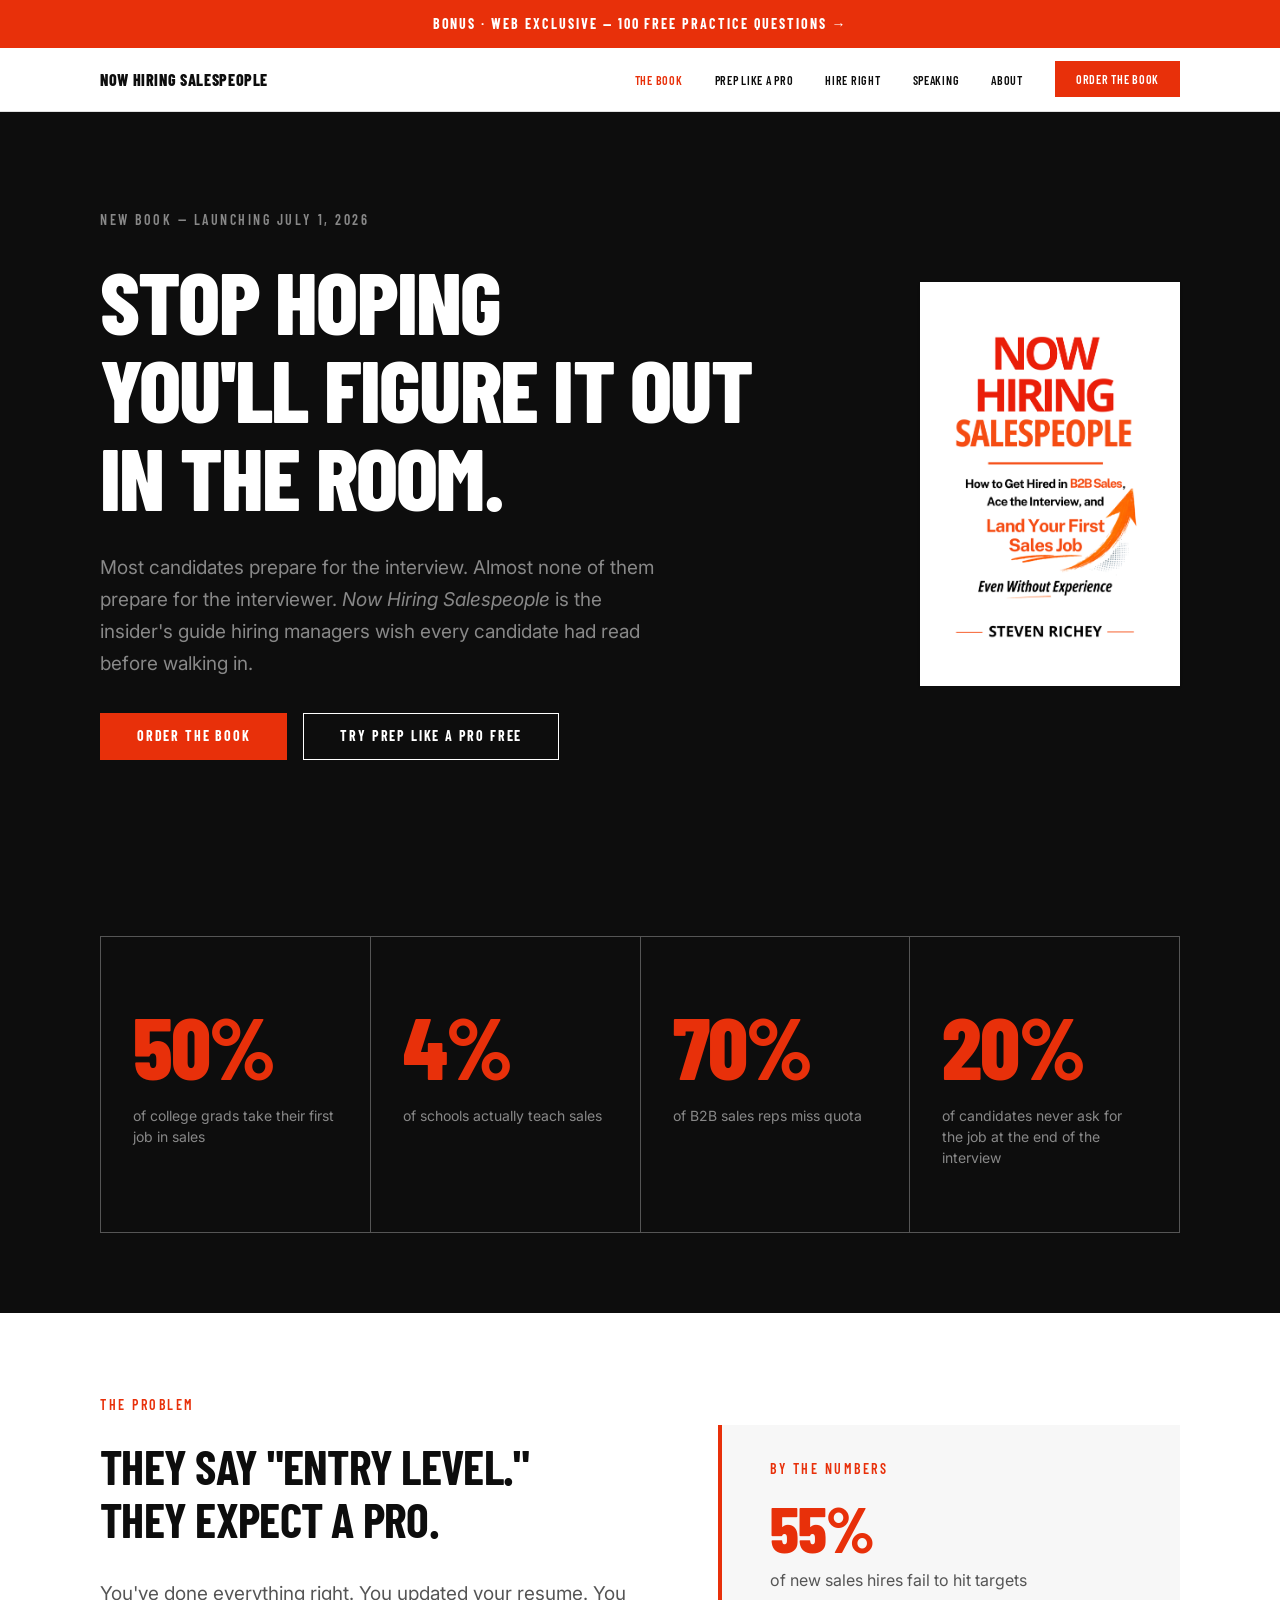
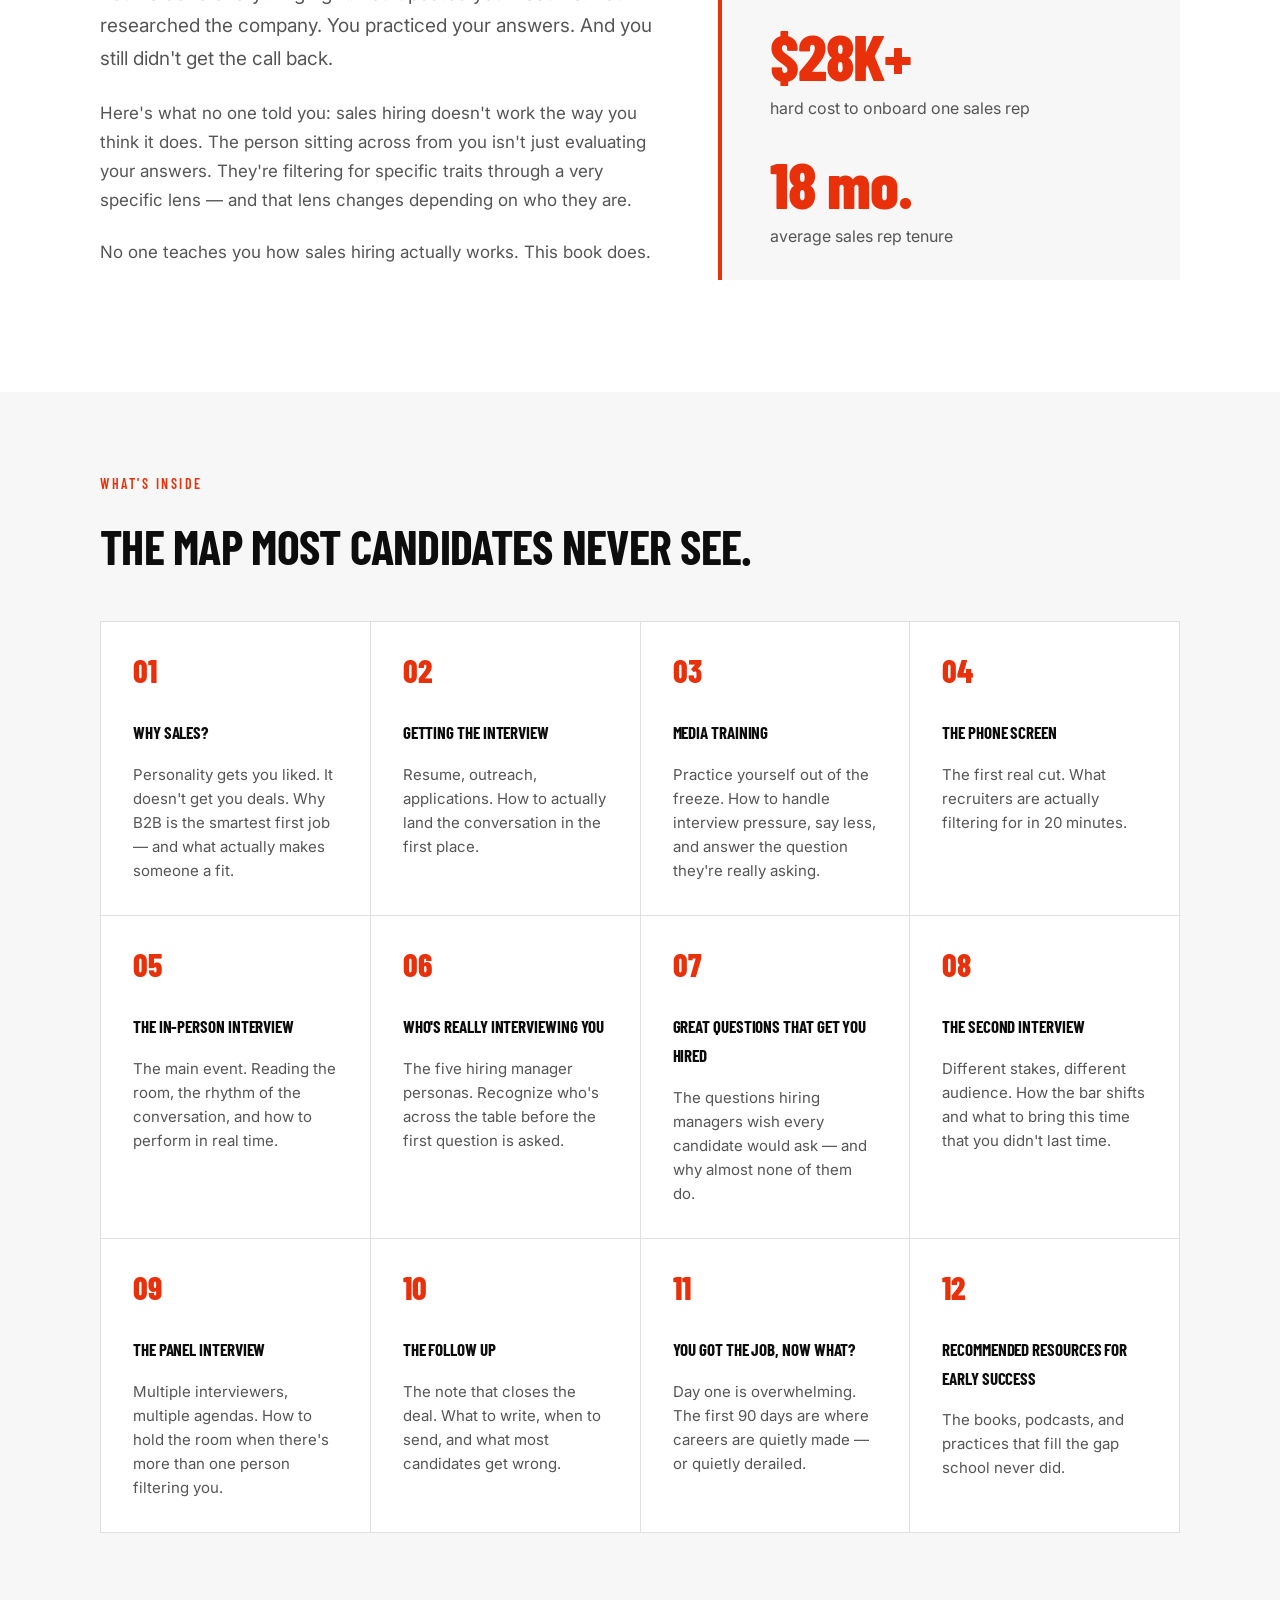
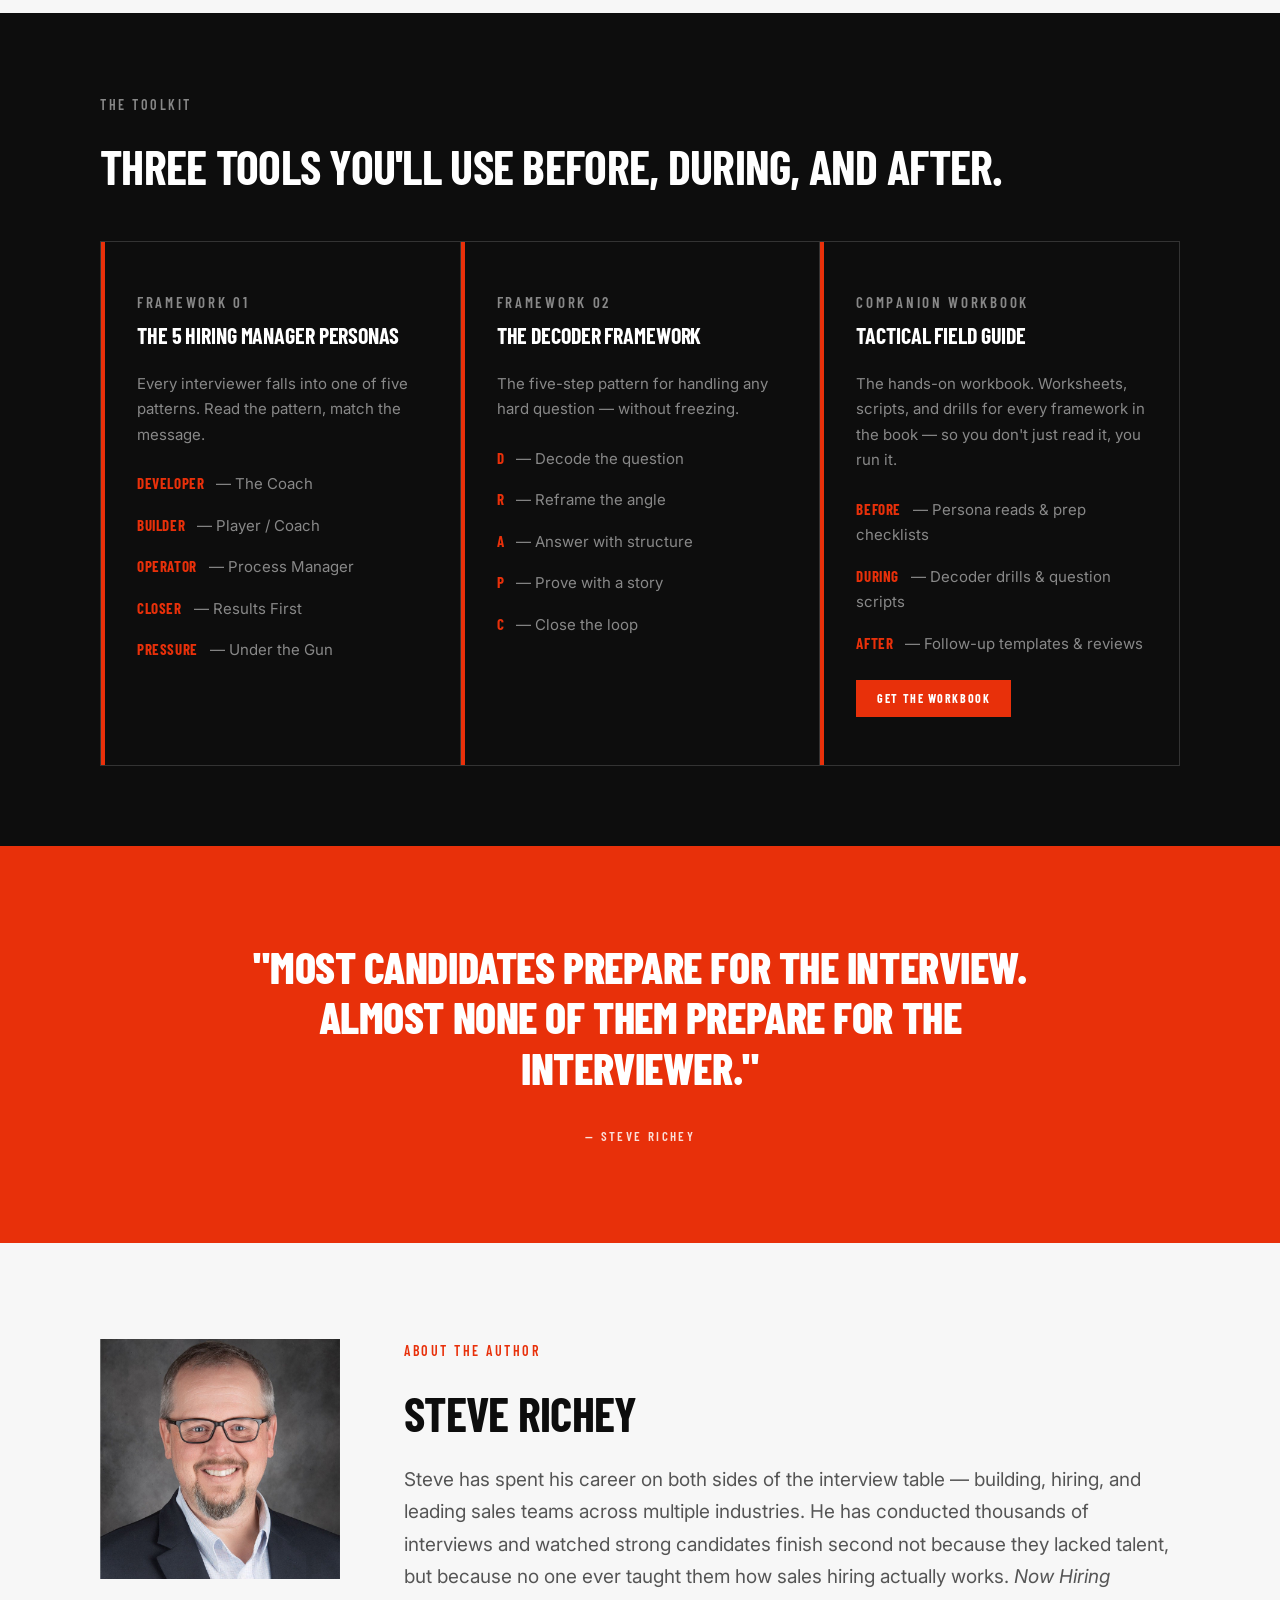
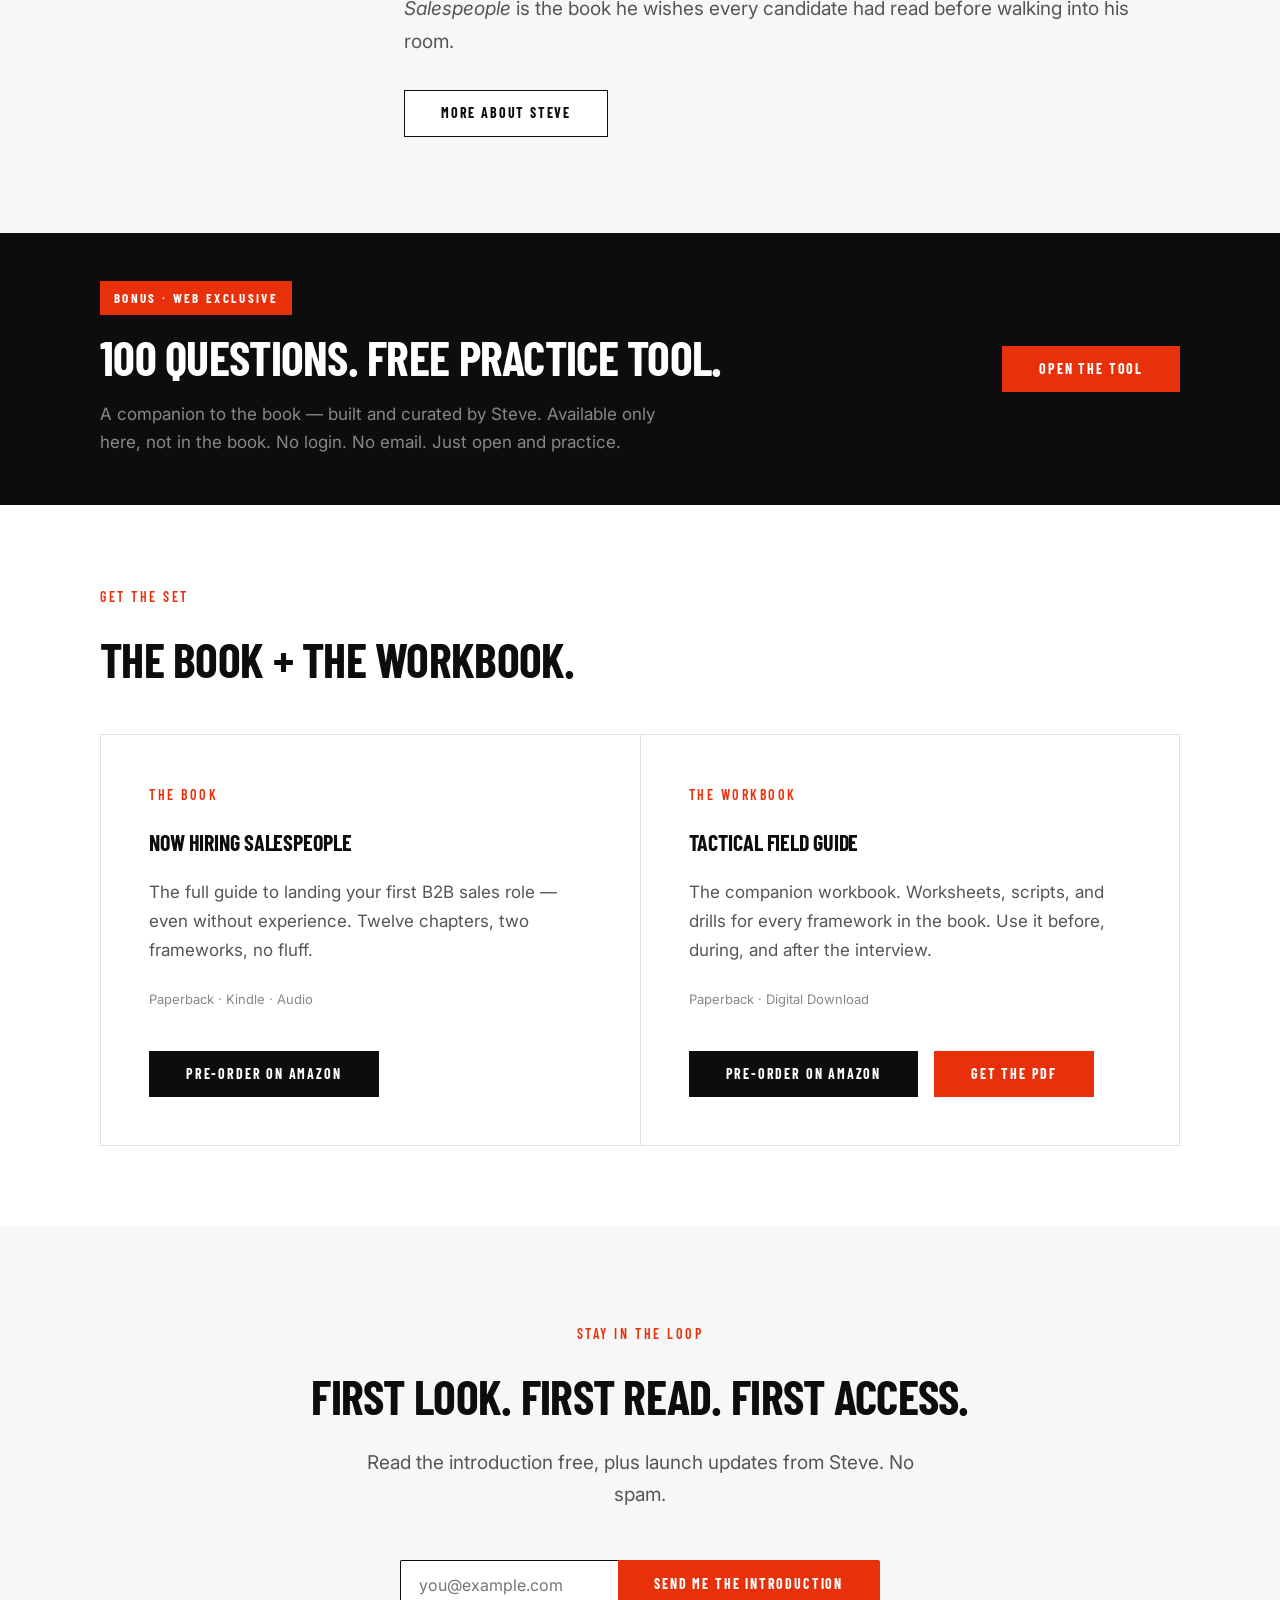
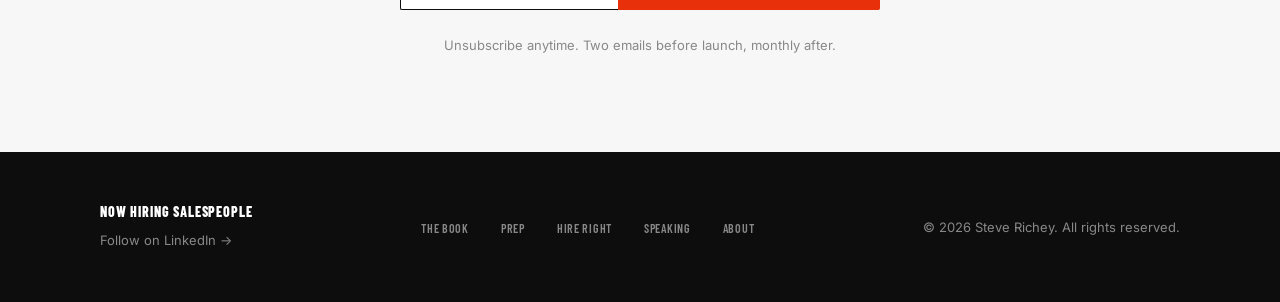
==== index.html @ 1fdfbde0 "Initial commit: Now Hiring Salespeople website" ====
<!DOCTYPE html>
<html lang="en">
<head>
  <meta charset="UTF-8">
  <meta name="viewport" content="width=device-width, initial-scale=1.0">
  <title>Now Hiring Salespeople — How to Get Hired in B2B Sales</title>
  <meta name="description" content="The insider's guide hiring managers wish every candidate had read. By Steve Richey. Launches July 1, 2026.">
  <link rel="preconnect" href="https://fonts.googleapis.com">
  <link rel="preconnect" href="https://fonts.gstatic.com" crossorigin>
  <link href="https://fonts.googleapis.com/css2?family=Barlow+Condensed:wght@400;500;600;700;800&family=Inter:wght@400;500;600;700&display=swap" rel="stylesheet">
  <link rel="stylesheet" href="css/styles.css">
</head>
<body>

  <!-- ========== Top Banner — Bonus Tool ========== -->
  <a href="prep-questions.html" style="display:block;background:#E8300A;color:#fff;text-align:center;padding:12px 24px;font-family:'Barlow Condensed',sans-serif;font-weight:700;font-size:14px;letter-spacing:0.14em;text-transform:uppercase;text-decoration:none;">
    Bonus · Web Exclusive — 100 Free Practice Questions →
  </a>

  <!-- ========== Nav ========== -->
  <nav class="nav" style="position:sticky;top:0;z-index:100;background:#FFFFFF;border-bottom:1px solid #E0E0E0;height:64px;display:flex;align-items:center;padding:0 48px;">
    <div class="nav-inner">
      <a href="index.html" class="nav-brand">Now Hiring Salespeople</a>
      <button class="nav-toggle" aria-expanded="false" aria-label="Toggle navigation">Menu</button>
      <ul class="nav-links">
        <li><a href="index.html">The Book</a></li>
        <li><a href="prep.html">Prep Like a Pro</a></li>
        <li><a href="hire-right.html">Hire Right</a></li>
        <li><a href="speaking.html">Speaking</a></li>
        <li><a href="about.html">About</a></li>
        <li><a href="#order" class="btn btn-cta" style="padding:10px 20px;font-size:12px;">Order the Book</a></li>
      </ul>
    </div>
  </nav>

  <!-- ========== Hero ========== -->
  <section class="hero section-dark">
    <div class="hero-grid">
      <div>
        <p class="eyebrow">New Book — Launching July 1, 2026</p>
        <h1 class="hero-title">Stop Hoping<br>You'll Figure It Out<br>In The Room.</h1>
        <p class="hero-subtitle">Most candidates prepare for the interview. Almost none of them prepare for the interviewer. <em>Now Hiring Salespeople</em> is the insider's guide hiring managers wish every candidate had read before walking in.</p>
        <div class="btn-row">
          <a href="#order" class="btn btn-cta">Order the Book</a>
          <a href="prep.html" class="btn btn-secondary" style="background:transparent;color:#fff;border-color:#fff;">Try Prep Like a Pro Free</a>
        </div>
      </div>
      <div>
        <img src="images/book-cover.png" alt="Now Hiring Salespeople — book cover" class="hero-image" width="320" height="480" style="width:100%;max-width:320px;height:auto;display:block;box-shadow:0 1px 3px rgba(0,0,0,0.08);">
      </div>
    </div>
  </section>

  <!-- ========== Stats ========== -->
  <section class="stats" aria-label="Sales hiring stats">
    <div class="stats-grid">
      <div class="stat">
        <div class="stat-number">50%</div>
        <div class="stat-label">of college grads take their first job in sales</div>
      </div>
      <div class="stat">
        <div class="stat-number">4%</div>
        <div class="stat-label">of schools actually teach sales</div>
      </div>
      <div class="stat">
        <div class="stat-number">70%</div>
        <div class="stat-label">of B2B sales reps miss quota</div>
      </div>
      <div class="stat">
        <div class="stat-number">20%</div>
        <div class="stat-label">of candidates never ask for the job at the end of the interview</div>
      </div>
    </div>
  </section>

  <!-- ========== Problem ========== -->
  <section class="section">
    <div class="section-inner">
      <div class="two-col">
        <div>
          <p class="eyebrow">The Problem</p>
          <h2 class="h2">They Say "Entry Level."<br>They Expect a Pro.</h2>
          <p class="body-large mt-8">You've done everything right. You updated your resume. You researched the company. You practiced your answers. And you still didn't get the call back.</p>
          <p class="body mt-6">Here's what no one told you: sales hiring doesn't work the way you think it does. The person sitting across from you isn't just evaluating your answers. They're filtering for specific traits through a very specific lens — and that lens changes depending on who they are.</p>
          <p class="body mt-6">No one teaches you how sales hiring actually works. This book does.</p>
        </div>
        <div>
          <div class="callout">
            <p class="eyebrow" style="margin-bottom:16px;">By the numbers</p>
            <div style="display:flex;flex-direction:column;gap:32px;">
              <div>
                <div class="stat-number" style="color:#E8300A;font-size:64px;line-height:1;">55%</div>
                <p style="margin-top:8px;font-size:16px;color:#555;line-height:1.5;">of new sales hires fail to hit targets</p>
              </div>
              <div>
                <div class="stat-number" style="color:#E8300A;font-size:64px;line-height:1;">$28K+</div>
                <p style="margin-top:8px;font-size:16px;color:#555;line-height:1.5;">hard cost to onboard one sales rep</p>
              </div>
              <div>
                <div class="stat-number" style="color:#E8300A;font-size:64px;line-height:1;">18 mo.</div>
                <p style="margin-top:8px;font-size:16px;color:#555;line-height:1.5;">average sales rep tenure</p>
              </div>
            </div>
          </div>
        </div>
      </div>
    </div>
  </section>

  <!-- ========== What's Inside (Chapters) ========== -->
  <section class="section section-grey">
    <div class="section-inner">
      <p class="eyebrow">What's Inside</p>
      <h2 class="h2 mb-12">The Map Most Candidates Never See.</h2>
      <div class="grid">
        <div class="grid-tile">
          <div class="grid-tile-number">01</div>
          <div class="grid-tile-title">Why Sales?</div>
          <p class="grid-tile-body">Personality gets you liked. It doesn't get you deals. Why B2B is the smartest first job — and what actually makes someone a fit.</p>
        </div>
        <div class="grid-tile">
          <div class="grid-tile-number">02</div>
          <div class="grid-tile-title">Getting the Interview</div>
          <p class="grid-tile-body">Resume, outreach, applications. How to actually land the conversation in the first place.</p>
        </div>
        <div class="grid-tile">
          <div class="grid-tile-number">03</div>
          <div class="grid-tile-title">Media Training</div>
          <p class="grid-tile-body">Practice yourself out of the freeze. How to handle interview pressure, say less, and answer the question they're really asking.</p>
        </div>
        <div class="grid-tile">
          <div class="grid-tile-number">04</div>
          <div class="grid-tile-title">The Phone Screen</div>
          <p class="grid-tile-body">The first real cut. What recruiters are actually filtering for in 20 minutes.</p>
        </div>
        <div class="grid-tile">
          <div class="grid-tile-number">05</div>
          <div class="grid-tile-title">The In-Person Interview</div>
          <p class="grid-tile-body">The main event. Reading the room, the rhythm of the conversation, and how to perform in real time.</p>
        </div>
        <div class="grid-tile">
          <div class="grid-tile-number">06</div>
          <div class="grid-tile-title">Who's Really Interviewing You</div>
          <p class="grid-tile-body">The five hiring manager personas. Recognize who's across the table before the first question is asked.</p>
        </div>
        <div class="grid-tile">
          <div class="grid-tile-number">07</div>
          <div class="grid-tile-title">Great Questions That Get You Hired</div>
          <p class="grid-tile-body">The questions hiring managers wish every candidate would ask — and why almost none of them do.</p>
        </div>
        <div class="grid-tile">
          <div class="grid-tile-number">08</div>
          <div class="grid-tile-title">The Second Interview</div>
          <p class="grid-tile-body">Different stakes, different audience. How the bar shifts and what to bring this time that you didn't last time.</p>
        </div>
        <div class="grid-tile">
          <div class="grid-tile-number">09</div>
          <div class="grid-tile-title">The Panel Interview</div>
          <p class="grid-tile-body">Multiple interviewers, multiple agendas. How to hold the room when there's more than one person filtering you.</p>
        </div>
        <div class="grid-tile">
          <div class="grid-tile-number">10</div>
          <div class="grid-tile-title">The Follow Up</div>
          <p class="grid-tile-body">The note that closes the deal. What to write, when to send, and what most candidates get wrong.</p>
        </div>
        <div class="grid-tile">
          <div class="grid-tile-number">11</div>
          <div class="grid-tile-title">You Got The Job, Now What?</div>
          <p class="grid-tile-body">Day one is overwhelming. The first 90 days are where careers are quietly made — or quietly derailed.</p>
        </div>
        <div class="grid-tile">
          <div class="grid-tile-number">12</div>
          <div class="grid-tile-title">Recommended Resources for Early Success</div>
          <p class="grid-tile-body">The books, podcasts, and practices that fill the gap school never did.</p>
        </div>
      </div>
    </div>
  </section>

  <!-- ========== The Toolkit ========== -->
  <section class="section section-dark">
    <div class="section-inner">
      <p class="eyebrow">The Toolkit</p>
      <h2 class="h2 mb-12">Three Tools You'll Use Before, During, And After.</h2>
      <div class="framework-grid">
        <div class="framework-card">
          <p class="eyebrow" style="margin-bottom:8px;">Framework 01</p>
          <h3 class="h3">The 5 Hiring Manager Personas</h3>
          <p>Every interviewer falls into one of five patterns. Read the pattern, match the message.</p>
          <ul>
            <li><strong>Developer</strong> — The Coach</li>
            <li><strong>Builder</strong> — Player / Coach</li>
            <li><strong>Operator</strong> — Process Manager</li>
            <li><strong>Closer</strong> — Results First</li>
            <li><strong>Pressure</strong> — Under the Gun</li>
          </ul>
        </div>
        <div class="framework-card">
          <p class="eyebrow" style="margin-bottom:8px;">Framework 02</p>
          <h3 class="h3">The Decoder Framework</h3>
          <p>The five-step pattern for handling any hard question — without freezing.</p>
          <ul>
            <li><strong>D</strong> — Decode the question</li>
            <li><strong>R</strong> — Reframe the angle</li>
            <li><strong>A</strong> — Answer with structure</li>
            <li><strong>P</strong> — Prove with a story</li>
            <li><strong>C</strong> — Close the loop</li>
          </ul>
        </div>
        <div class="framework-card">
          <p class="eyebrow" style="margin-bottom:8px;">Companion Workbook</p>
          <h3 class="h3">Tactical Field Guide</h3>
          <p>The hands-on workbook. Worksheets, scripts, and drills for every framework in the book — so you don't just read it, you run it.</p>
          <ul>
            <li><strong>Before</strong> — Persona reads &amp; prep checklists</li>
            <li><strong>During</strong> — Decoder drills &amp; question scripts</li>
            <li><strong>After</strong> — Follow-up templates &amp; reviews</li>
          </ul>
          <div class="btn-row" style="margin-top:24px;">
            <a href="#order" class="btn btn-cta" style="padding:10px 20px;font-size:12px;">Get the Workbook</a>
          </div>
        </div>
      </div>
    </div>
  </section>

  <!-- ========== Pull Quote ========== -->
  <section class="pull-quote">
    <p class="pull-quote-text">"Most candidates prepare for the interview. Almost none of them prepare for the interviewer."</p>
    <p class="pull-quote-attr">— Steve Richey</p>
  </section>

  <!-- ========== Author ========== -->
  <section class="author">
    <div class="author-grid">
      <img src="images/author.jpg" alt="Steve Richey" class="author-photo">
      <div>
        <p class="eyebrow">About the Author</p>
        <h2 class="h2">Steve Richey</h2>
        <p class="body-large mt-6">Steve has spent his career on both sides of the interview table — building, hiring, and leading sales teams across multiple industries. He has conducted thousands of interviews and watched strong candidates finish second not because they lacked talent, but because no one ever taught them how sales hiring actually works. <em>Now Hiring Salespeople</em> is the book he wishes every candidate had read before walking into his room.</p>
        <div class="btn-row">
          <a href="about.html" class="btn btn-secondary">More About Steve</a>
        </div>
      </div>
    </div>
  </section>

  <!-- ========== Free Bonus Tool Banner ========== -->
  <section class="section-dark" style="padding:48px 48px;">
    <div class="section-inner" style="display:flex;flex-wrap:wrap;align-items:center;justify-content:space-between;gap:32px;">
      <div style="flex:1;min-width:280px;">
        <span style="display:inline-block;background:#E8300A;color:#fff;font-family:'Barlow Condensed',sans-serif;font-weight:700;font-size:13px;padding:6px 14px;letter-spacing:0.18em;text-transform:uppercase;margin-bottom:16px;">Bonus · Web Exclusive</span>
        <h2 class="h2" style="color:#fff;">100 Questions. Free Practice Tool.</h2>
        <p class="body mt-4" style="color:#888;max-width:560px;">A companion to the book — built and curated by Steve. Available only here, not in the book. No login. No email. Just open and practice.</p>
      </div>
      <div>
        <a href="prep-questions.html" class="btn btn-cta">Open the Tool</a>
      </div>
    </div>
  </section>

  <!-- ========== Products ========== -->
  <section class="section" id="order">
    <div class="section-inner">
      <p class="eyebrow">Get the Set</p>
      <h2 class="h2 mb-12">The Book + The Workbook.</h2>
      <div class="products-grid">
        <div class="product-card">
          <p class="eyebrow" style="margin-bottom:0;">The Book</p>
          <h3 class="h3">Now Hiring Salespeople</h3>
          <p class="body">The full guide to landing your first B2B sales role — even without experience. Twelve chapters, two frameworks, no fluff.</p>
          <div class="product-meta">
            <span class="caption">Paperback · Kindle · Audio</span>
          </div>
          <div class="btn-row" style="margin-top:auto;">
            <a href="#" class="btn btn-primary">Pre-Order on Amazon</a>
          </div>
        </div>
        <div class="product-card">
          <p class="eyebrow" style="margin-bottom:0;">The Workbook</p>
          <h3 class="h3">Tactical Field Guide</h3>
          <p class="body">The companion workbook. Worksheets, scripts, and drills for every framework in the book. Use it before, during, and after the interview.</p>
          <div class="product-meta">
            <span class="caption">Paperback · Digital Download</span>
          </div>
          <div class="btn-row" style="margin-top:auto;">
            <a href="#" class="btn btn-primary">Pre-Order on Amazon</a>
            <a href="#" class="btn btn-cta">Get the PDF</a>
          </div>
        </div>
      </div>
    </div>
  </section>

  <!-- ========== Email Capture ========== -->
  <section class="cta-section section-grey">
    <div class="section-inner">
      <p class="eyebrow">Stay in the loop</p>
      <h2 class="h2">First Look. First Read. First Access.</h2>
      <p class="body-large mt-6" style="max-width:560px;margin-left:auto;margin-right:auto;">Read the introduction free, plus launch updates from Steve. No spam.</p>
      <form class="cta-form" data-formspree action="https://formspree.io/f/xeenjqaj" method="POST">
        <input type="email" name="email" placeholder="you@example.com" required aria-label="Email address">
        <input type="hidden" name="_subject" value="New newsletter signup — Now Hiring Salespeople">
        <input type="hidden" name="source" value="homepage-cta">
        <button type="submit" class="btn btn-cta">Send Me the Introduction</button>
      </form>
      <p class="cta-note">Unsubscribe anytime. Two emails before launch, monthly after.</p>
      <div class="form-success" data-success="Thanks — check your inbox for the introduction.">Thanks — check your inbox for the introduction.</div>
    </div>
  </section>

  <!-- ========== Footer ========== -->
  <footer class="footer">
    <div class="footer-inner">
      <div>
        <div class="footer-brand">Now Hiring Salespeople</div>
        <a href="https://www.linkedin.com/company/nowhiringsalespeople/" target="_blank" rel="noopener noreferrer" style="display:inline-block;margin-top:6px;font-family:'Inter',sans-serif;font-size:13px;color:#888;text-decoration:none;">Follow on LinkedIn →</a>
      </div>
      <ul class="footer-links">
        <li><a href="index.html">The Book</a></li>
        <li><a href="prep.html">Prep</a></li>
        <li><a href="hire-right.html">Hire Right</a></li>
        <li><a href="speaking.html">Speaking</a></li>
        <li><a href="about.html">About</a></li>
      </ul>
      <div class="footer-copy">© 2026 Steve Richey. All rights reserved.</div>
    </div>
  </footer>

  <script src="js/site.js"></script>
</body>
</html>
---- css/styles.css ----
/* ==========================================================================
   Now Hiring Salespeople — Design System
   ========================================================================== */

/* ---------- Tokens ---------- */
:root {
  --color-black: #0D0D0D;
  --color-white: #FFFFFF;
  --color-orange: #E8300A;
  --color-orange-dark: #C42800;
  --color-grey-100: #F7F7F7;
  --color-grey-200: #EEEEEE;
  --color-grey-300: #E0E0E0;
  --color-grey-500: #888888;
  --color-grey-600: #555555;

  --font-display: 'Barlow Condensed', sans-serif;
  --font-body: 'Inter', sans-serif;

  --space-4: 16px;
  --space-6: 24px;
  --space-8: 32px;
  --space-12: 48px;
  --space-16: 64px;
  --space-20: 80px;
  --space-24: 96px;

  --max-width: 1080px;
  --section-pad-y: 80px;
  --section-pad-x: 48px;

  --border: 1px solid var(--color-grey-300);
  --border-accent: 4px solid var(--color-orange);
  --shadow-sm: 0 1px 3px rgba(0, 0, 0, 0.08);
}

/* ---------- Reset ---------- */
*,
*::before,
*::after {
  box-sizing: border-box;
  margin: 0;
  padding: 0;
}

html {
  -webkit-text-size-adjust: 100%;
  scroll-behavior: smooth;
}

body {
  font-family: var(--font-body);
  font-weight: 400;
  font-size: 17px;
  line-height: 1.7;
  color: var(--color-grey-600);
  background: var(--color-white);
  -webkit-font-smoothing: antialiased;
  -moz-osx-font-smoothing: grayscale;
}

img {
  max-width: 100%;
  height: auto;
  display: block;
}

a {
  color: var(--color-black);
  text-decoration: none;
}

a:hover {
  color: var(--color-orange);
}

/* ---------- Typography ---------- */
h1, h2, h3, h4, h5, h6 {
  font-family: var(--font-display);
  color: var(--color-black);
  text-transform: uppercase;
  letter-spacing: -0.02em;
  line-height: 1.05;
}

.hero-title {
  font-family: var(--font-display);
  font-weight: 800;
  font-size: clamp(48px, 7vw, 88px);
  text-transform: uppercase;
  letter-spacing: -0.02em;
  line-height: 1.0;
  color: var(--color-black);
}

.h1 {
  font-family: var(--font-display);
  font-weight: 800;
  font-size: clamp(40px, 5vw, 64px);
  text-transform: uppercase;
  letter-spacing: -0.02em;
  line-height: 1.05;
  color: var(--color-black);
}

.h2 {
  font-family: var(--font-display);
  font-weight: 700;
  font-size: clamp(32px, 4vw, 48px);
  text-transform: uppercase;
  letter-spacing: -0.015em;
  line-height: 1.1;
  color: var(--color-black);
}

.h3 {
  font-family: var(--font-display);
  font-weight: 700;
  font-size: 22px;
  text-transform: uppercase;
  letter-spacing: -0.005em;
  color: var(--color-black);
}

.eyebrow {
  font-family: var(--font-display);
  font-weight: 600;
  font-size: 14px;
  letter-spacing: 0.18em;
  text-transform: uppercase;
  color: var(--color-orange);
  margin-bottom: var(--space-6);
}

.body-large {
  font-family: var(--font-body);
  font-weight: 400;
  font-size: 19px;
  line-height: 1.7;
  color: var(--color-grey-600);
}

.body {
  font-family: var(--font-body);
  font-weight: 400;
  font-size: 17px;
  line-height: 1.7;
  color: var(--color-grey-600);
}

.caption {
  font-family: var(--font-body);
  font-size: 13px;
  color: var(--color-grey-500);
}

.muted {
  color: var(--color-grey-500);
}

p + p {
  margin-top: var(--space-4);
}

/* ---------- Layout ---------- */
.container {
  max-width: var(--max-width);
  margin: 0 auto;
  padding: 0 var(--section-pad-x);
}

.section {
  padding: var(--section-pad-y) var(--section-pad-x);
}

.section-lg {
  padding: var(--space-24) var(--section-pad-x);
}

.section-inner {
  max-width: var(--max-width);
  margin: 0 auto;
}

.section-dark {
  background: var(--color-black);
  color: var(--color-white);
}

.section-dark h1,
.section-dark h2,
.section-dark h3,
.section-dark .h1,
.section-dark .h2,
.section-dark .h3,
.section-dark .hero-title {
  color: var(--color-white);
}

.section-dark .body,
.section-dark .body-large,
.section-dark p {
  color: var(--color-grey-500);
}

.section-grey {
  background: var(--color-grey-100);
}

/* ---------- Navigation ---------- */
.nav {
  position: sticky;
  top: 0;
  z-index: 100;
  background: var(--color-white);
  border-bottom: 1px solid var(--color-grey-300);
  height: 64px;
  display: flex;
  align-items: center;
  padding: 0 var(--section-pad-x);
}

.nav-inner {
  max-width: var(--max-width);
  margin: 0 auto;
  width: 100%;
  display: flex;
  align-items: center;
  justify-content: space-between;
  gap: var(--space-8);
}

.nav-brand {
  font-family: var(--font-display);
  font-weight: 800;
  font-size: 16px;
  text-transform: uppercase;
  letter-spacing: 0.04em;
  color: var(--color-black);
}

.nav-brand:hover {
  color: var(--color-black);
}

.nav-links {
  display: flex;
  align-items: center;
  gap: var(--space-8);
  list-style: none;
}

.nav-links a {
  font-family: var(--font-display);
  font-weight: 600;
  font-size: 12px;
  letter-spacing: 0.06em;
  text-transform: uppercase;
  color: var(--color-black);
}

.nav-links a:hover,
.nav-links a.is-active {
  color: var(--color-orange);
}

/* Buttons in the nav must keep their own button color, not the nav-link override */
.nav-links a.btn-cta {
  color: var(--color-white);
}
.nav-links a.btn-cta:hover {
  color: var(--color-white);
  background: var(--color-orange-dark);
  border-color: var(--color-orange-dark);
}

.nav-toggle {
  display: none;
  background: none;
  border: 0;
  font-family: var(--font-display);
  font-weight: 700;
  font-size: 13px;
  letter-spacing: 0.1em;
  text-transform: uppercase;
  color: var(--color-black);
  cursor: pointer;
  padding: 8px 12px;
}

/* ---------- Buttons ---------- */
.btn {
  display: inline-block;
  font-family: var(--font-display);
  font-weight: 700;
  font-size: 14px;
  letter-spacing: 0.13em;
  text-transform: uppercase;
  padding: 14px 36px;
  border: 1px solid transparent;
  border-radius: 0;
  cursor: pointer;
  transition: background-color 0.15s ease, color 0.15s ease, border-color 0.15s ease;
  text-decoration: none;
  line-height: 1.2;
}

.btn-primary {
  background: var(--color-black);
  color: var(--color-white);
  border-color: var(--color-black);
}

.btn-primary:hover {
  background: #333;
  border-color: #333;
  color: var(--color-white);
}

.btn-secondary {
  background: var(--color-white);
  color: var(--color-black);
  border-color: var(--color-black);
}

.btn-secondary:hover {
  background: var(--color-grey-100);
  color: var(--color-black);
}

.btn-cta {
  background: var(--color-orange);
  color: var(--color-white);
  border-color: var(--color-orange);
}

.btn-cta:hover {
  background: var(--color-orange-dark);
  border-color: var(--color-orange-dark);
  color: var(--color-white);
}

.btn-ghost {
  background: transparent;
  color: var(--color-black);
  border-color: transparent;
  padding: 14px 0;
}

.btn-ghost:hover {
  color: var(--color-orange);
}

.btn-row {
  display: flex;
  flex-wrap: wrap;
  gap: var(--space-4);
  margin-top: var(--space-8);
}

/* ---------- Hero ---------- */
.hero {
  padding: var(--space-24) var(--section-pad-x);
}

.hero-grid {
  max-width: var(--max-width);
  margin: 0 auto;
  display: grid;
  grid-template-columns: 1fr 260px;
  gap: var(--space-16);
  align-items: center;
}

.hero-subtitle {
  font-family: var(--font-body);
  font-size: 19px;
  line-height: 1.7;
  color: var(--color-grey-600);
  margin-top: var(--space-8);
  max-width: 560px;
}

.section-dark .hero-subtitle {
  color: var(--color-grey-500);
}

.hero-image {
  width: 100%;
  display: block;
  box-shadow: var(--shadow-sm);
}

/* ---------- Stats ---------- */
.stats {
  background: var(--color-black);
  color: var(--color-white);
  padding: var(--space-20) var(--section-pad-x);
}

.stats-grid {
  max-width: var(--max-width);
  margin: 0 auto;
  display: grid;
  grid-template-columns: repeat(4, 1fr);
  background: #555;
  gap: 1px;
  border: 1px solid #555;
}

.stat {
  background: var(--color-black);
  padding: var(--space-16) var(--space-8);
  text-align: left;
}

.stat-number {
  font-family: var(--font-display);
  font-weight: 800;
  font-size: clamp(56px, 7vw, 88px);
  line-height: 1;
  color: var(--color-orange);
  letter-spacing: -0.02em;
}

.stat-label {
  font-family: var(--font-body);
  font-size: 14px;
  color: var(--color-grey-500);
  margin-top: var(--space-4);
  line-height: 1.5;
}

/* ---------- Card grid (chapters / personas) ---------- */
.grid {
  display: grid;
  grid-template-columns: repeat(auto-fill, minmax(220px, 1fr));
  gap: 1px;
  background: var(--color-grey-300);
  border: 1px solid var(--color-grey-300);
}

.section-dark .grid {
  background: #333;
  border-color: #333;
}

.grid-tile {
  background: var(--color-white);
  padding: var(--space-8);
  display: flex;
  flex-direction: column;
  gap: var(--space-4);
  min-height: 200px;
}

.section-dark .grid-tile {
  background: var(--color-black);
}

.grid-tile-number {
  font-family: var(--font-display);
  font-weight: 800;
  font-size: 32px;
  color: var(--color-orange);
  line-height: 1;
}

.grid-tile-title {
  font-family: var(--font-display);
  font-weight: 700;
  font-size: 17px;
  text-transform: uppercase;
  letter-spacing: -0.005em;
  color: var(--color-black);
  margin-top: var(--space-4);
}

.section-dark .grid-tile-title {
  color: var(--color-white);
}

.grid-tile-body {
  font-family: var(--font-body);
  font-size: 15px;
  color: var(--color-grey-600);
  line-height: 1.6;
}

.section-dark .grid-tile-body {
  color: var(--color-grey-500);
}

/* ---------- Three-column framework cards ---------- */
.framework-grid {
  display: grid;
  grid-template-columns: repeat(3, 1fr);
  gap: 1px;
  background: #333;
  border: 1px solid #333;
}

.framework-card {
  background: var(--color-black);
  padding: var(--space-12) var(--space-8);
  border-left: var(--border-accent);
}

.framework-card .h3 {
  color: var(--color-white);
  margin-bottom: var(--space-6);
}

.framework-card p {
  color: var(--color-grey-500);
  font-size: 15px;
}

.framework-card ol,
.framework-card ul {
  list-style: none;
  margin-top: var(--space-6);
  display: flex;
  flex-direction: column;
  gap: var(--space-4);
}

.framework-card li {
  font-family: var(--font-body);
  font-size: 15px;
  color: var(--color-grey-500);
  padding-left: 0;
}

.framework-card li strong {
  font-family: var(--font-display);
  font-weight: 700;
  color: var(--color-orange);
  letter-spacing: 0.04em;
  margin-right: 8px;
  text-transform: uppercase;
}

/* ---------- Callout / problem block ---------- */
.callout {
  border-left: var(--border-accent);
  background: var(--color-grey-100);
  padding: var(--space-8) var(--space-12);
  margin: var(--space-8) 0;
}

.callout-dark {
  border-left: var(--border-accent);
  background: var(--color-black);
  color: var(--color-white);
  padding: var(--space-8) var(--space-12);
}

/* ---------- Two-column layouts ---------- */
.two-col {
  display: grid;
  grid-template-columns: 1.2fr 1fr;
  gap: var(--space-16);
  align-items: start;
}

.two-col-50 {
  display: grid;
  grid-template-columns: 1fr 1fr;
  gap: var(--space-16);
  align-items: start;
}

.two-col-image {
  display: grid;
  grid-template-columns: 280px 1fr;
  gap: var(--space-16);
  align-items: center;
}

/* ---------- Pull quote (orange) ---------- */
.pull-quote {
  background: var(--color-orange);
  color: var(--color-white);
  padding: var(--space-24) var(--section-pad-x);
  text-align: center;
}

.pull-quote-text {
  font-family: var(--font-display);
  font-weight: 800;
  font-size: clamp(28px, 3.5vw, 44px);
  text-transform: uppercase;
  letter-spacing: -0.01em;
  line-height: 1.15;
  max-width: 880px;
  margin: 0 auto;
}

.pull-quote-attr {
  font-family: var(--font-display);
  font-weight: 600;
  font-size: 13px;
  letter-spacing: 0.18em;
  text-transform: uppercase;
  margin-top: var(--space-8);
  color: var(--color-white);
  opacity: 0.85;
}

/* ---------- Author section ---------- */
.author {
  background: var(--color-grey-100);
  padding: var(--space-24) var(--section-pad-x);
}

.author-grid {
  max-width: var(--max-width);
  margin: 0 auto;
  display: grid;
  grid-template-columns: 240px 1fr;
  gap: var(--space-16);
  align-items: start;
}

.author-photo {
  width: 240px;
  height: 240px;
  background: var(--color-grey-300);
  object-fit: cover;
  display: block;
}

.about-hero-photo {
  width: 320px;
  height: 320px;
  max-width: 100%;
  background: var(--color-grey-300);
  object-fit: cover;
  display: block;
  box-shadow: var(--shadow-sm);
}

/* ---------- Products section ---------- */
.products-grid {
  display: grid;
  grid-template-columns: 1fr 1fr;
  gap: 1px;
  background: var(--color-grey-300);
  border: 1px solid var(--color-grey-300);
}

.product-card {
  background: var(--color-white);
  padding: var(--space-12);
  display: flex;
  flex-direction: column;
  gap: var(--space-6);
}

.product-meta {
  display: flex;
  align-items: center;
  gap: var(--space-4);
  margin-bottom: var(--space-4);
}

.product-price {
  font-family: var(--font-display);
  font-weight: 800;
  font-size: 28px;
  color: var(--color-black);
}

.bundle-banner {
  background: var(--color-black);
  color: var(--color-white);
  padding: var(--space-8) var(--space-12);
  margin-top: 1px;
  display: flex;
  align-items: center;
  justify-content: space-between;
  gap: var(--space-8);
  flex-wrap: wrap;
}

.bundle-banner .h3 {
  color: var(--color-white);
}

/* ---------- Email capture ---------- */
.cta-section {
  padding: var(--space-24) var(--section-pad-x);
  text-align: center;
}

.cta-form {
  display: flex;
  gap: 0;
  max-width: 480px;
  margin: var(--space-12) auto 0;
}

.cta-form input[type="email"] {
  flex: 1;
  font-family: var(--font-body);
  font-size: 16px;
  padding: 14px 18px;
  border: 1px solid var(--color-black);
  border-right: none;
  border-radius: 2px 0 0 2px;
  background: var(--color-white);
  color: var(--color-black);
  outline: none;
  min-width: 0;
}

.cta-form input[type="email"]:focus {
  border-color: var(--color-orange);
}

.cta-form button {
  border-radius: 0 2px 2px 0;
  white-space: nowrap;
  border-left: none;
}

.cta-note {
  font-size: 13px;
  color: var(--color-grey-500);
  margin-top: var(--space-6);
}

.form-success {
  display: none;
  margin-top: var(--space-8);
  padding: var(--space-6);
  border-left: var(--border-accent);
  background: var(--color-grey-100);
  color: var(--color-black);
  font-family: var(--font-display);
  font-weight: 600;
  text-transform: uppercase;
  letter-spacing: 0.04em;
}

.form-success.is-visible {
  display: block;
}

/* ---------- Form (long) for speaking / hire-right ---------- */
.form-stack {
  display: flex;
  flex-direction: column;
  gap: var(--space-6);
  max-width: 540px;
}

.form-field label {
  display: block;
  font-family: var(--font-display);
  font-weight: 600;
  font-size: 12px;
  letter-spacing: 0.14em;
  text-transform: uppercase;
  color: var(--color-black);
  margin-bottom: 6px;
}

.form-field input,
.form-field textarea,
.form-field select {
  width: 100%;
  font-family: var(--font-body);
  font-size: 16px;
  padding: 12px 14px;
  border: 1px solid var(--color-grey-300);
  border-radius: 2px;
  background: var(--color-white);
  color: var(--color-black);
  outline: none;
}

.form-field input:focus,
.form-field textarea:focus,
.form-field select:focus {
  border-color: var(--color-black);
}

.form-field textarea {
  min-height: 120px;
  resize: vertical;
}

/* ---------- Footer ---------- */
.footer {
  background: var(--color-black);
  color: var(--color-grey-500);
  padding: var(--space-12) var(--section-pad-x);
}

.footer-inner {
  max-width: var(--max-width);
  margin: 0 auto;
  display: flex;
  align-items: center;
  justify-content: space-between;
  gap: var(--space-8);
  flex-wrap: wrap;
}

.footer-brand {
  font-family: var(--font-display);
  font-weight: 800;
  font-size: 14px;
  letter-spacing: 0.06em;
  text-transform: uppercase;
  color: var(--color-white);
}

.footer-links {
  display: flex;
  gap: var(--space-8);
  list-style: none;
}

.footer-links a {
  font-family: var(--font-display);
  font-weight: 600;
  font-size: 12px;
  letter-spacing: 0.06em;
  text-transform: uppercase;
  color: var(--color-grey-500);
}

.footer-links a:hover {
  color: var(--color-orange);
}

.footer-copy {
  font-size: 13px;
  color: var(--color-grey-500);
}

/* ---------- Utilities ---------- */
.mt-4 { margin-top: var(--space-4); }
.mt-6 { margin-top: var(--space-6); }
.mt-8 { margin-top: var(--space-8); }
.mt-12 { margin-top: var(--space-12); }
.mt-16 { margin-top: var(--space-16); }
.mb-4 { margin-bottom: var(--space-4); }
.mb-6 { margin-bottom: var(--space-6); }
.mb-8 { margin-bottom: var(--space-8); }
.mb-12 { margin-bottom: var(--space-12); }

.text-center { text-align: center; }

/* ---------- Responsive ---------- */
@media (max-width: 880px) {
  :root {
    --section-pad-x: 24px;
    --section-pad-y: 56px;
  }

  .hero-grid,
  .two-col,
  .two-col-50,
  .two-col-image,
  .author-grid {
    grid-template-columns: 1fr;
    gap: var(--space-8);
  }

  .author-photo,
  .about-hero-photo {
    width: 180px;
    height: 180px;
  }

  .hero-image {
    max-width: 220px;
  }

  .stats-grid {
    grid-template-columns: repeat(2, 1fr);
  }

  .framework-grid {
    grid-template-columns: 1fr;
  }

  .products-grid {
    grid-template-columns: 1fr;
  }

  .nav-links {
    display: none;
    position: absolute;
    top: 64px;
    left: 0;
    right: 0;
    background: var(--color-white);
    border-bottom: 1px solid var(--color-grey-300);
    flex-direction: column;
    align-items: stretch;
    padding: var(--space-6) var(--section-pad-x);
    gap: var(--space-6);
  }

  .nav-links.is-open {
    display: flex;
  }

  .nav-toggle {
    display: inline-block;
  }

  .pull-quote-text {
    font-size: 28px;
  }

  .cta-form {
    flex-direction: column;
  }

  .cta-form input[type="email"] {
    border-right: 1px solid var(--color-black);
    border-radius: 2px;
  }

  .cta-form button {
    border-radius: 2px;
    border-left: 1px solid var(--color-orange);
  }
}

@media (max-width: 520px) {
  .stats-grid {
    grid-template-columns: 1fr;
  }
}
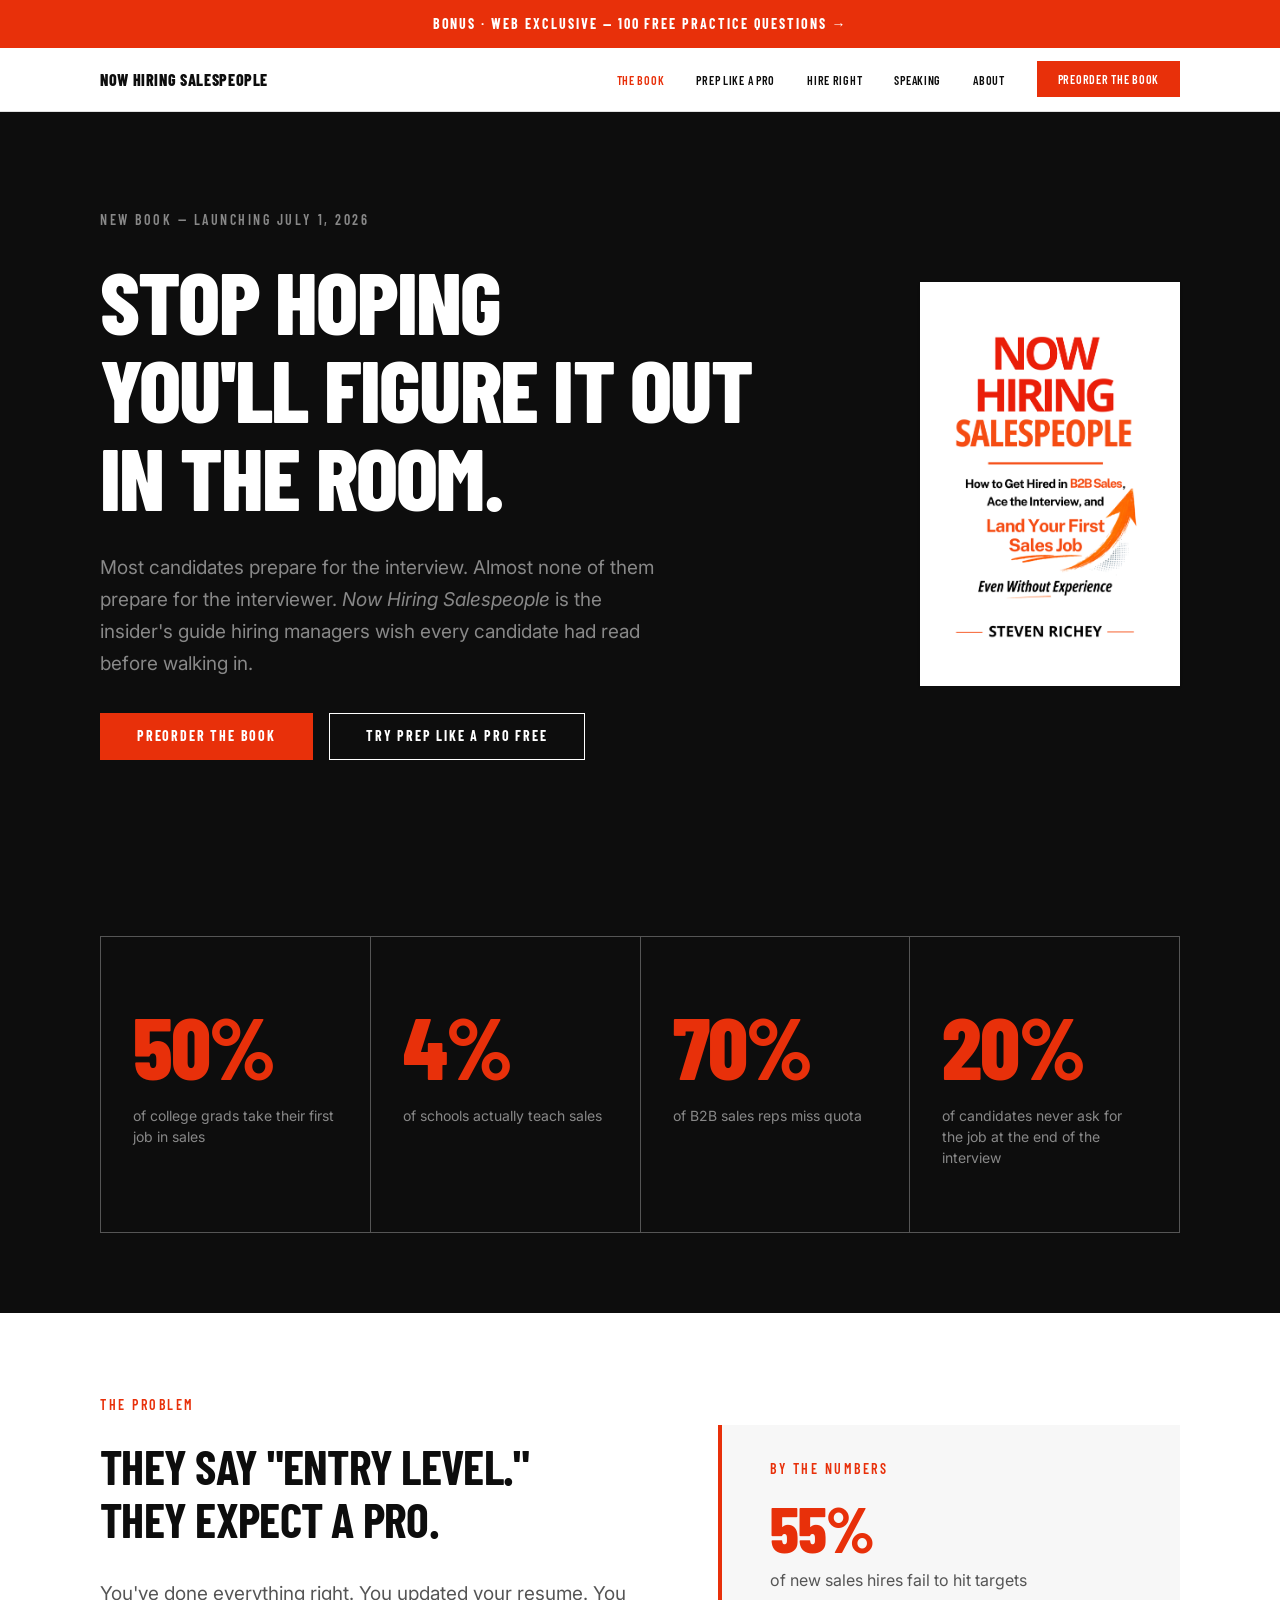
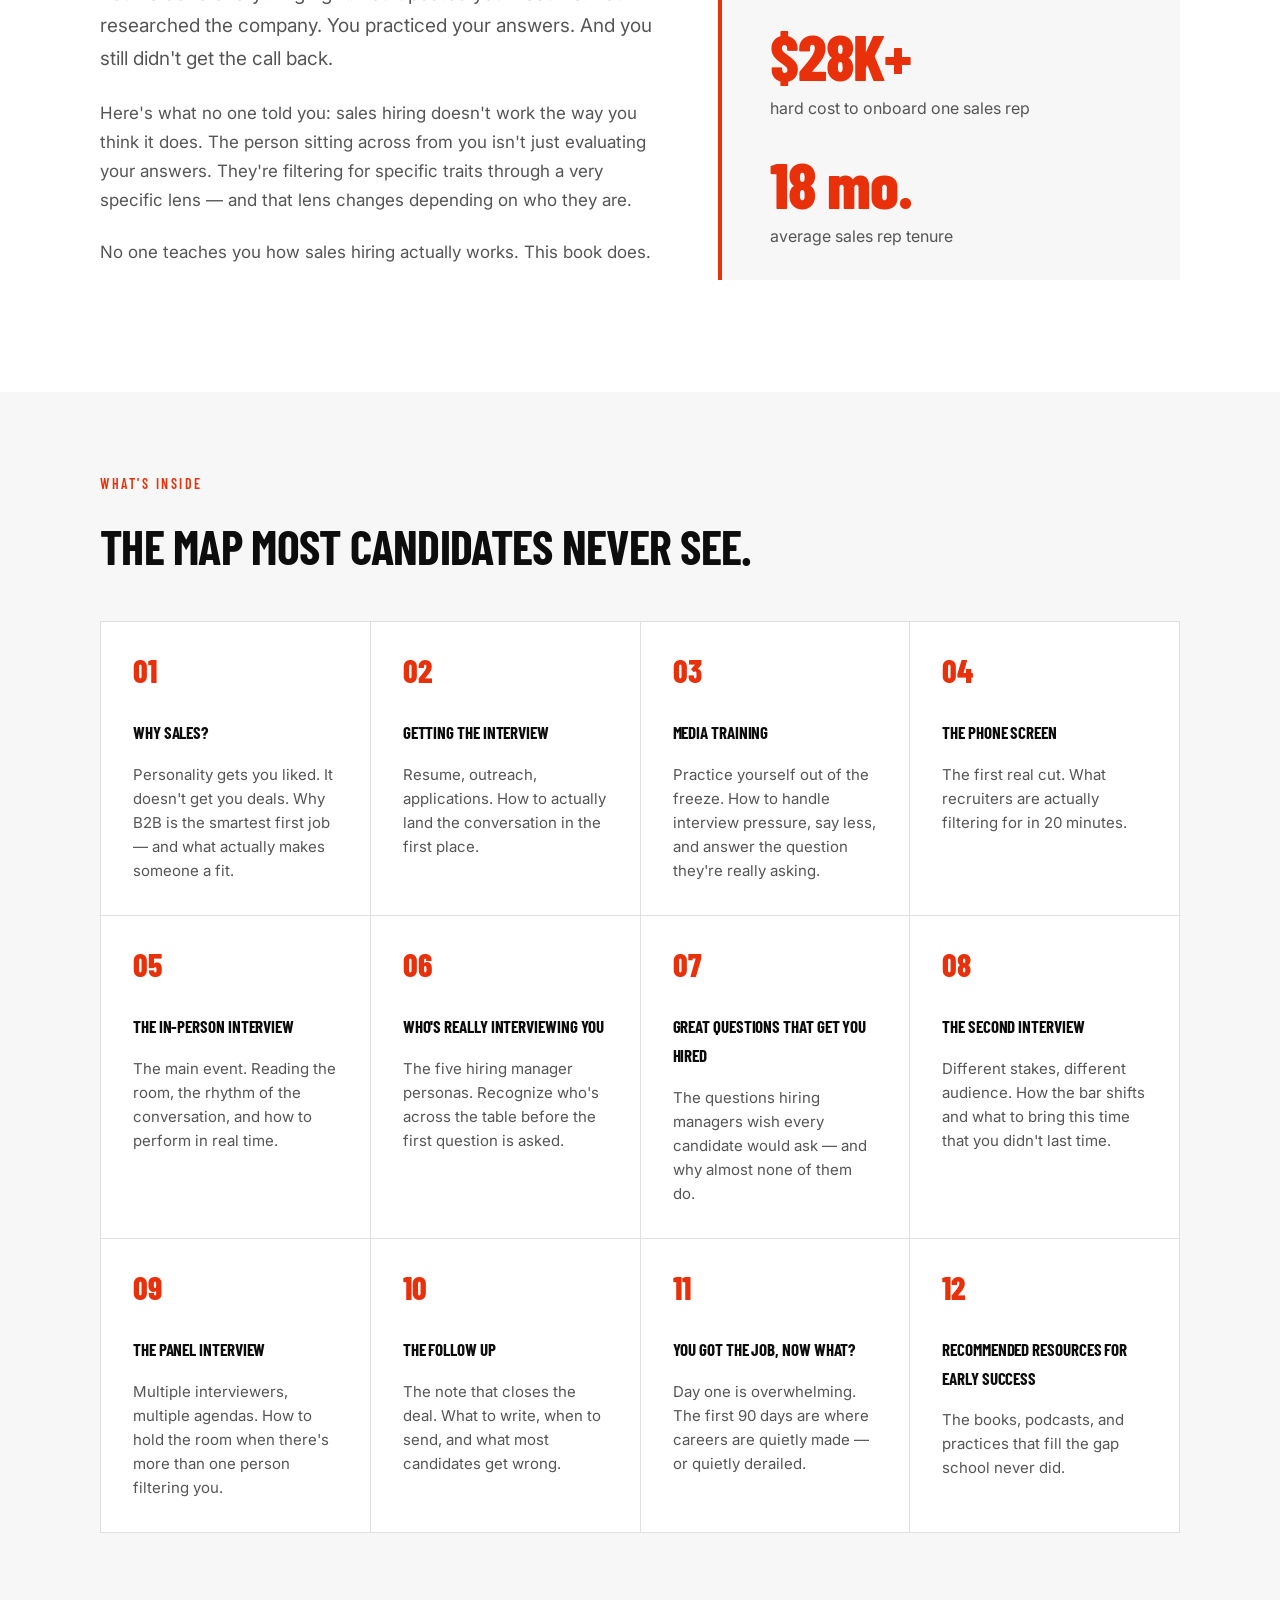
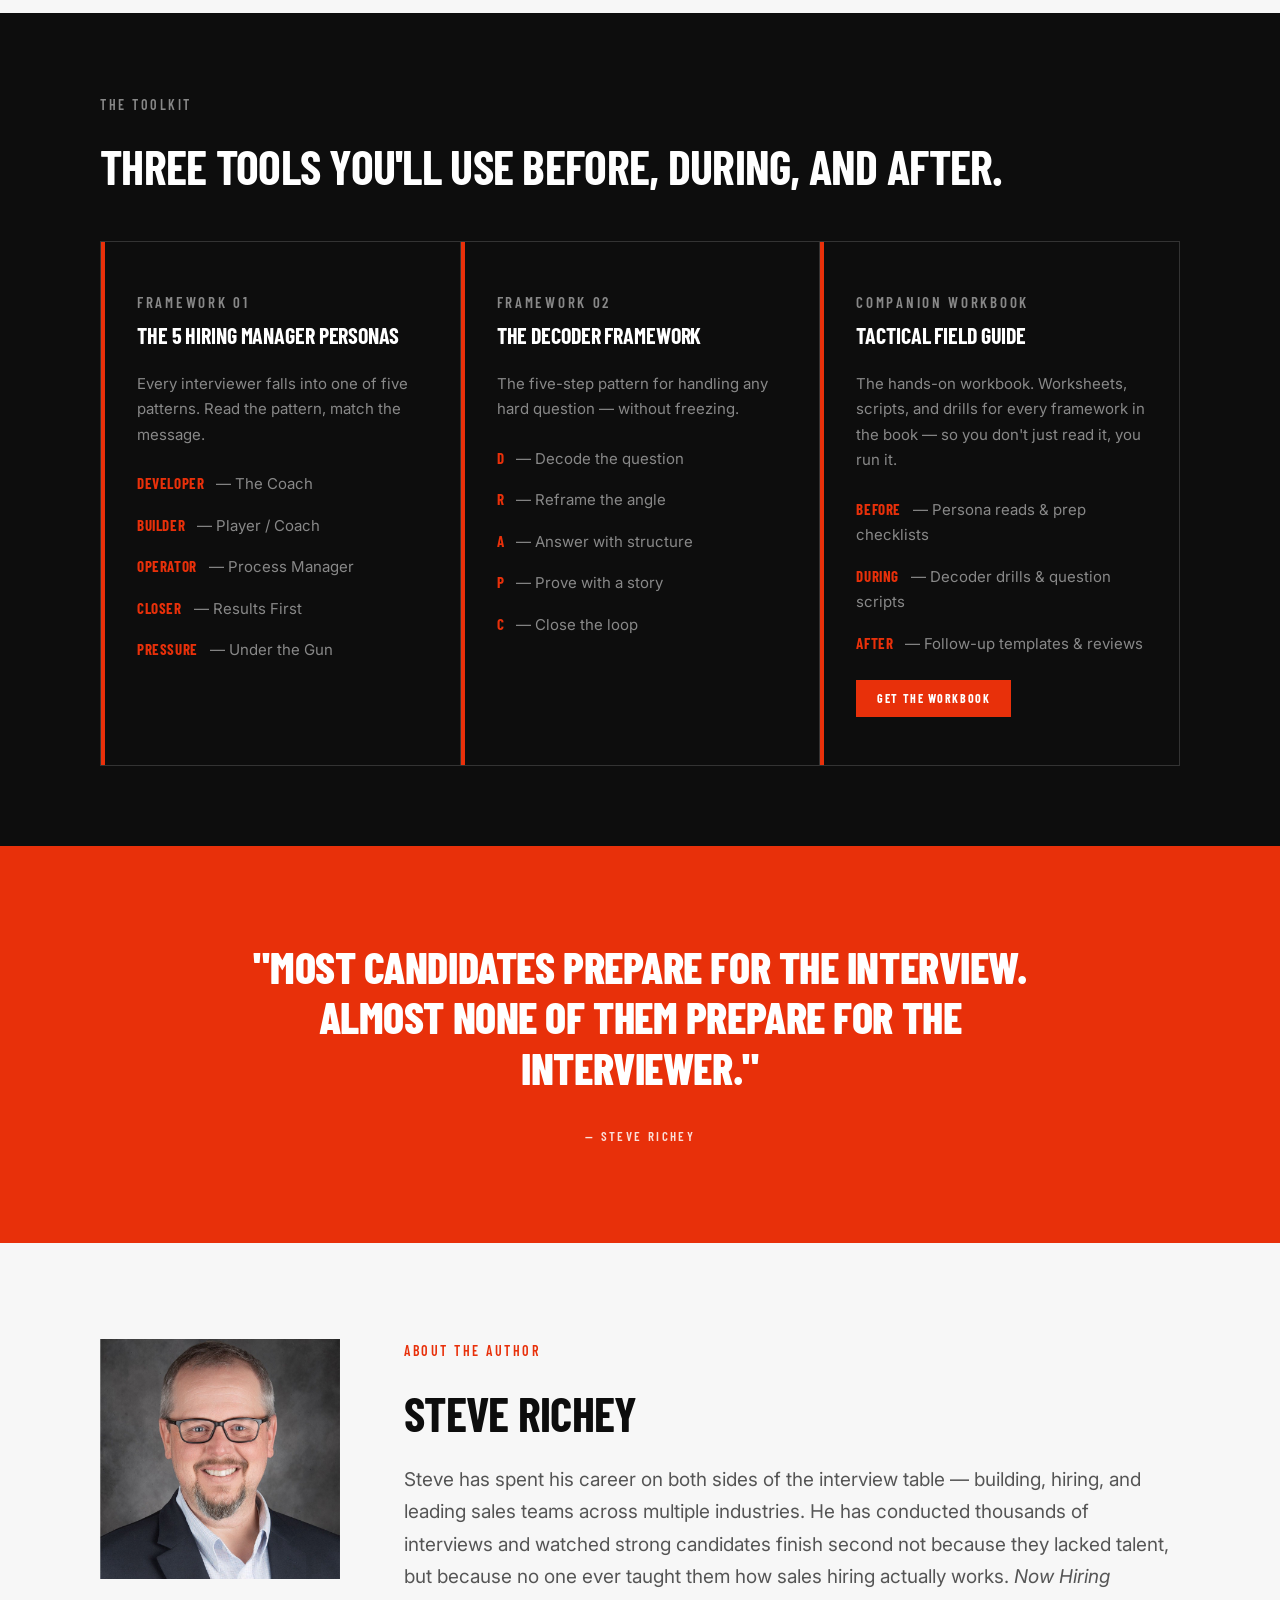
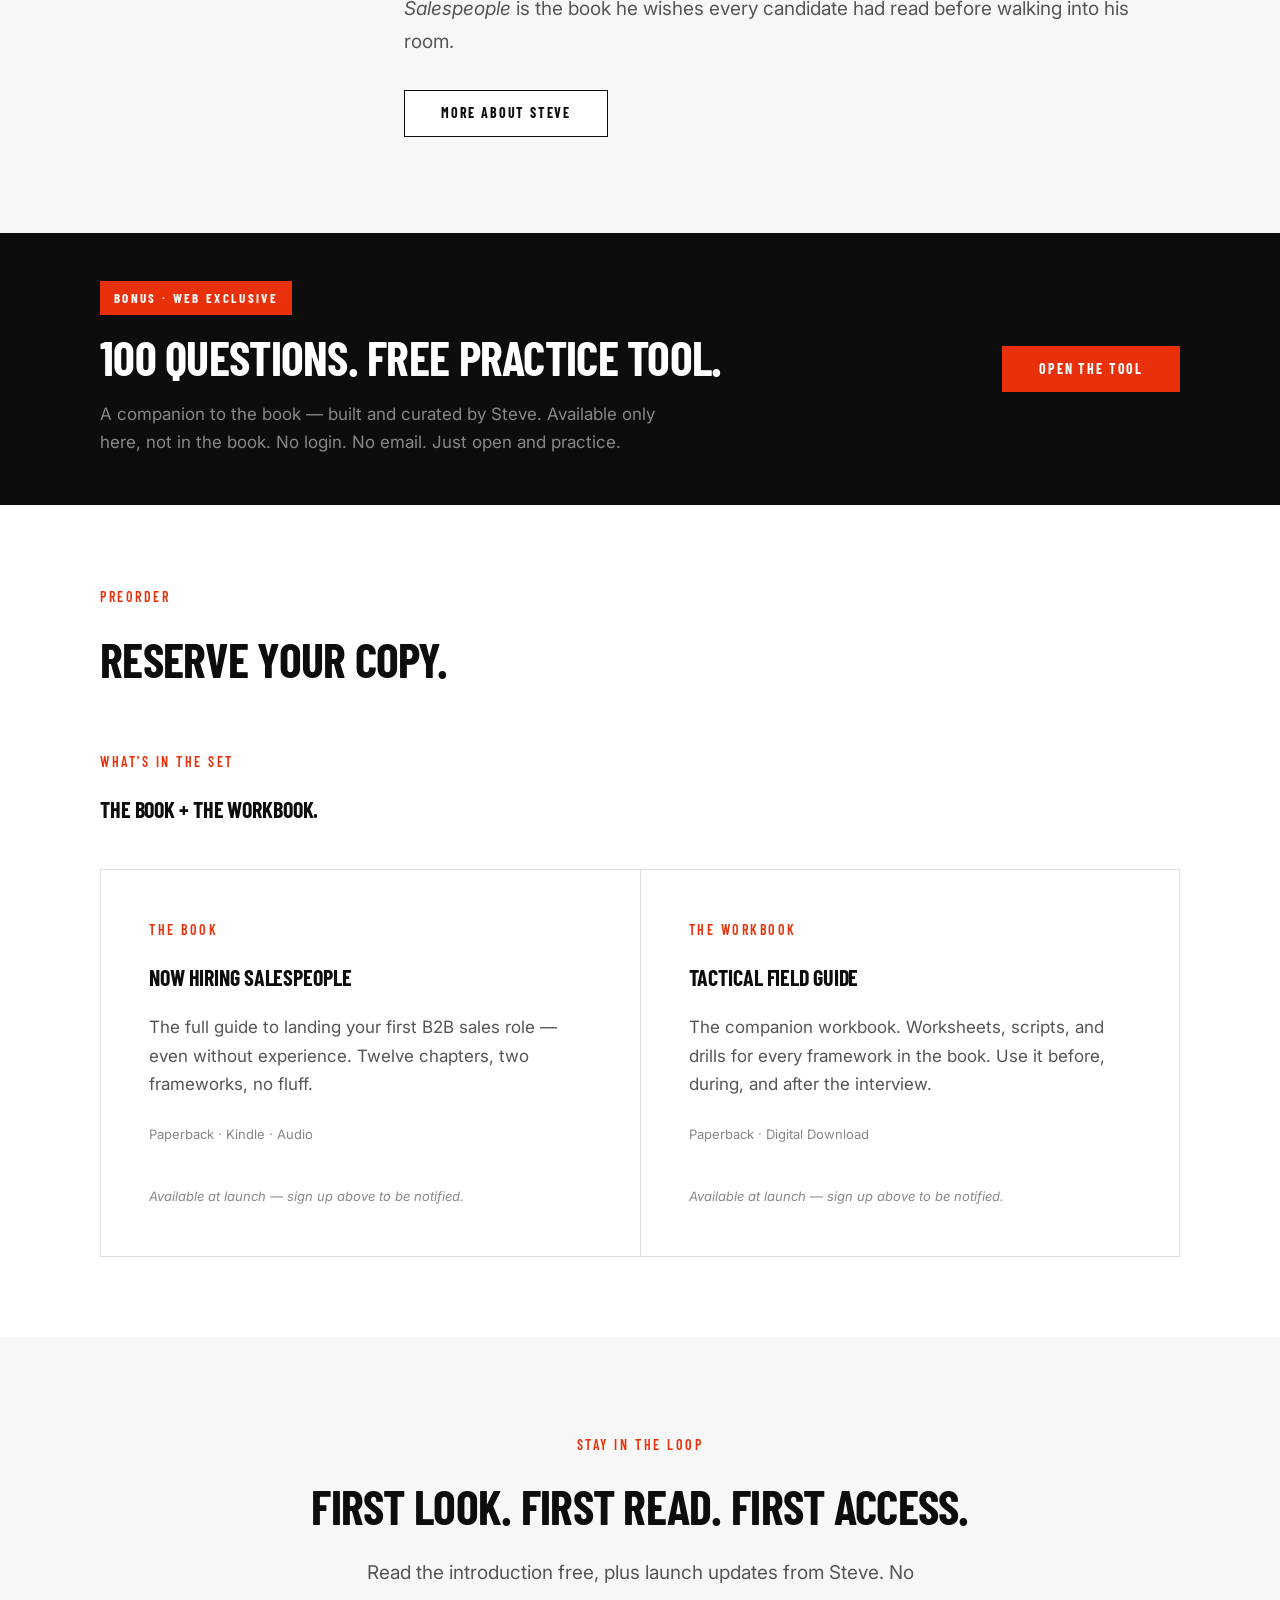
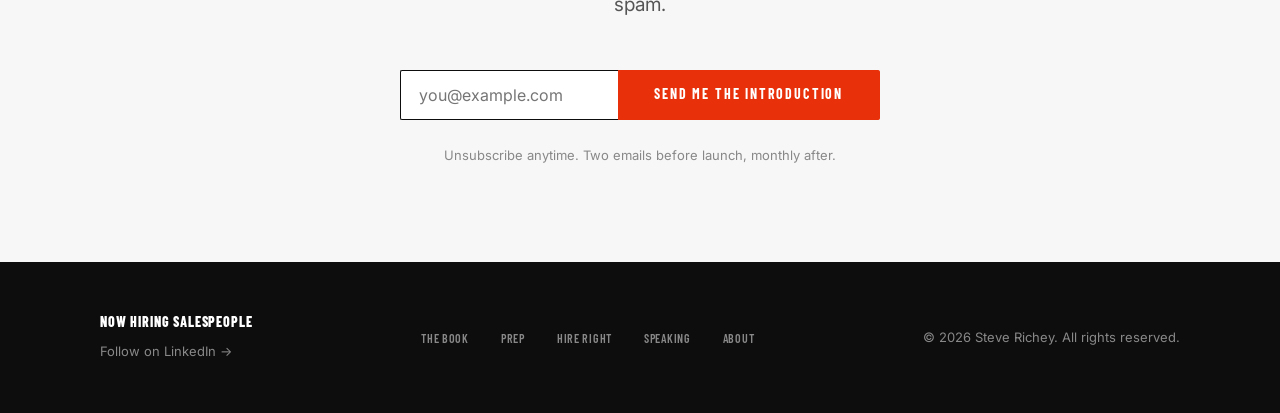
==== commit 2b231951: "Add Kit preorder form, update CTAs, replace dead Amazon buttons" ====
--- a/index.html
+++ b/index.html
@@ -28,7 +28,7 @@
         <li><a href="hire-right.html">Hire Right</a></li>
         <li><a href="speaking.html">Speaking</a></li>
         <li><a href="about.html">About</a></li>
-        <li><a href="#order" class="btn btn-cta" style="padding:10px 20px;font-size:12px;">Order the Book</a></li>
+        <li><a href="#order" class="btn btn-cta" style="padding:10px 20px;font-size:12px;">Preorder the Book</a></li>
       </ul>
     </div>
   </nav>
@@ -41,7 +41,7 @@
         <h1 class="hero-title">Stop Hoping<br>You'll Figure It Out<br>In The Room.</h1>
         <p class="hero-subtitle">Most candidates prepare for the interview. Almost none of them prepare for the interviewer. <em>Now Hiring Salespeople</em> is the insider's guide hiring managers wish every candidate had read before walking in.</p>
         <div class="btn-row">
-          <a href="#order" class="btn btn-cta">Order the Book</a>
+          <a href="#order" class="btn btn-cta">Preorder the Book</a>
           <a href="prep.html" class="btn btn-secondary" style="background:transparent;color:#fff;border-color:#fff;">Try Prep Like a Pro Free</a>
         </div>
       </div>
@@ -259,11 +259,19 @@
     </div>
   </section>
 
-  <!-- ========== Products ========== -->
+  <!-- ========== Preorder + Products ========== -->
   <section class="section" id="order">
     <div class="section-inner">
-      <p class="eyebrow">Get the Set</p>
-      <h2 class="h2 mb-12">The Book + The Workbook.</h2>
+      <p class="eyebrow">Preorder</p>
+      <h2 class="h2 mb-12">Reserve Your Copy.</h2>
+
+      <!-- Kit preorder form -->
+      <div class="kit-form-wrapper" style="max-width:600px;margin:0 auto 64px;">
+        <script async data-uid="5abab65a5a" src="https://nowhiringsalespeople.kit.com/5abab65a5a/index.js"></script>
+      </div>
+
+      <p class="eyebrow">What's in the set</p>
+      <h3 class="h3 mb-12">The Book + The Workbook.</h3>
       <div class="products-grid">
         <div class="product-card">
           <p class="eyebrow" style="margin-bottom:0;">The Book</p>
@@ -272,9 +280,7 @@
           <div class="product-meta">
             <span class="caption">Paperback · Kindle · Audio</span>
           </div>
-          <div class="btn-row" style="margin-top:auto;">
-            <a href="#" class="btn btn-primary">Pre-Order on Amazon</a>
-          </div>
+          <p class="caption" style="margin-top:auto;color:#888;font-style:italic;">Available at launch — <a href="#order" style="color:#888;">sign up above to be notified</a>.</p>
         </div>
         <div class="product-card">
           <p class="eyebrow" style="margin-bottom:0;">The Workbook</p>
@@ -283,10 +289,7 @@
           <div class="product-meta">
             <span class="caption">Paperback · Digital Download</span>
           </div>
-          <div class="btn-row" style="margin-top:auto;">
-            <a href="#" class="btn btn-primary">Pre-Order on Amazon</a>
-            <a href="#" class="btn btn-cta">Get the PDF</a>
-          </div>
+          <p class="caption" style="margin-top:auto;color:#888;font-style:italic;">Available at launch — <a href="#order" style="color:#888;">sign up above to be notified</a>.</p>
         </div>
       </div>
     </div>
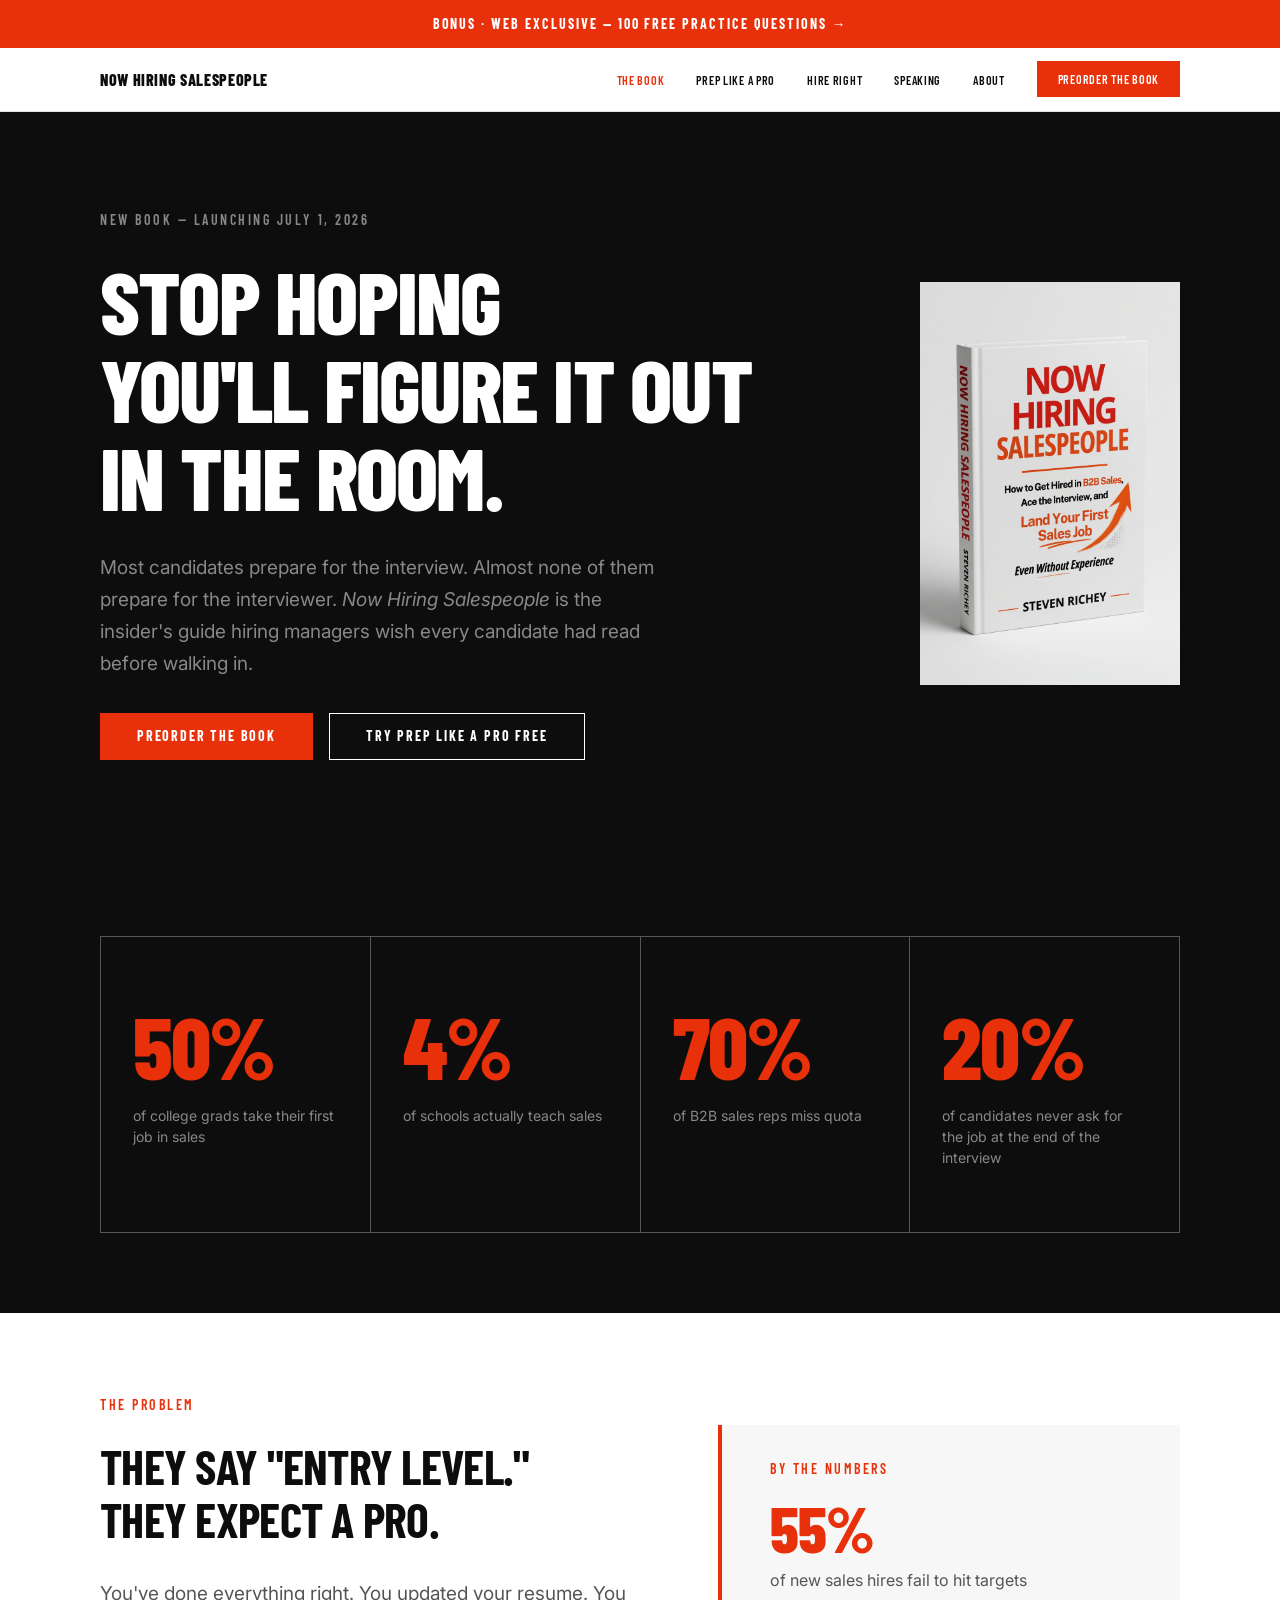
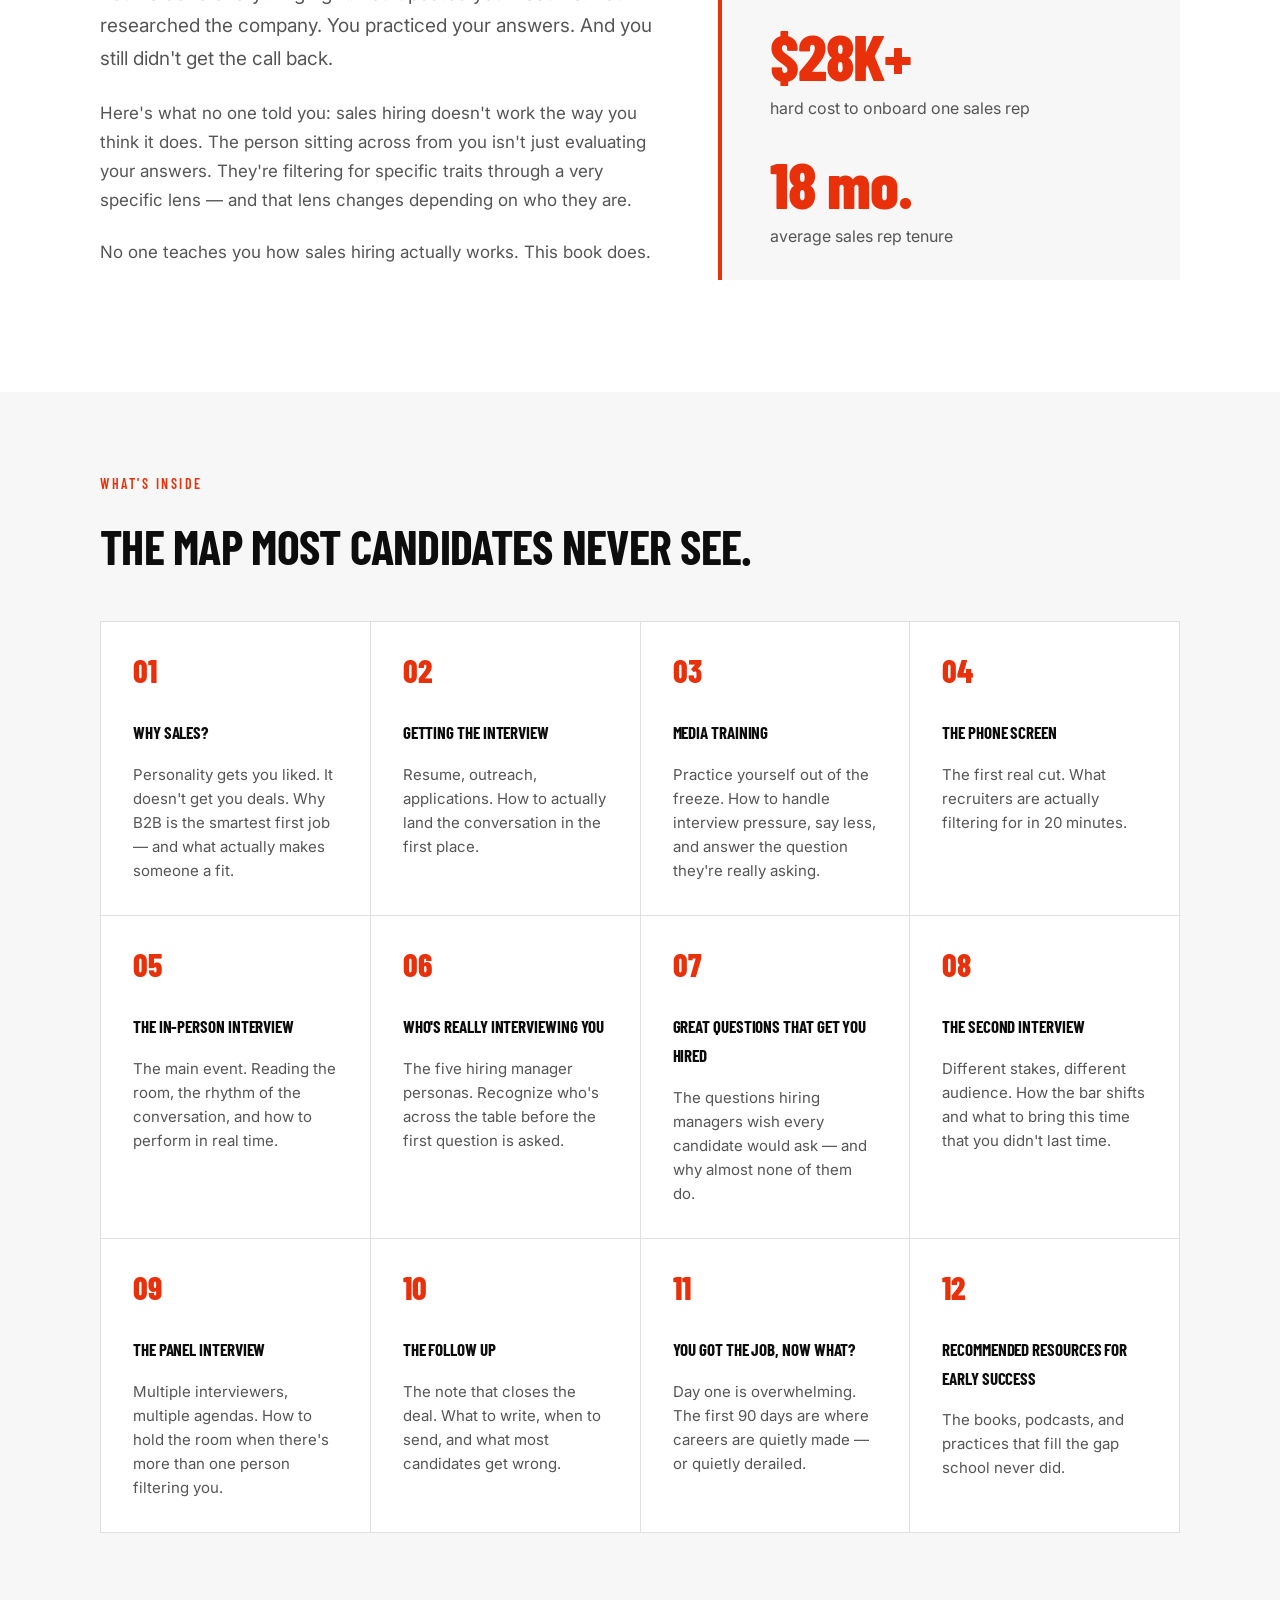
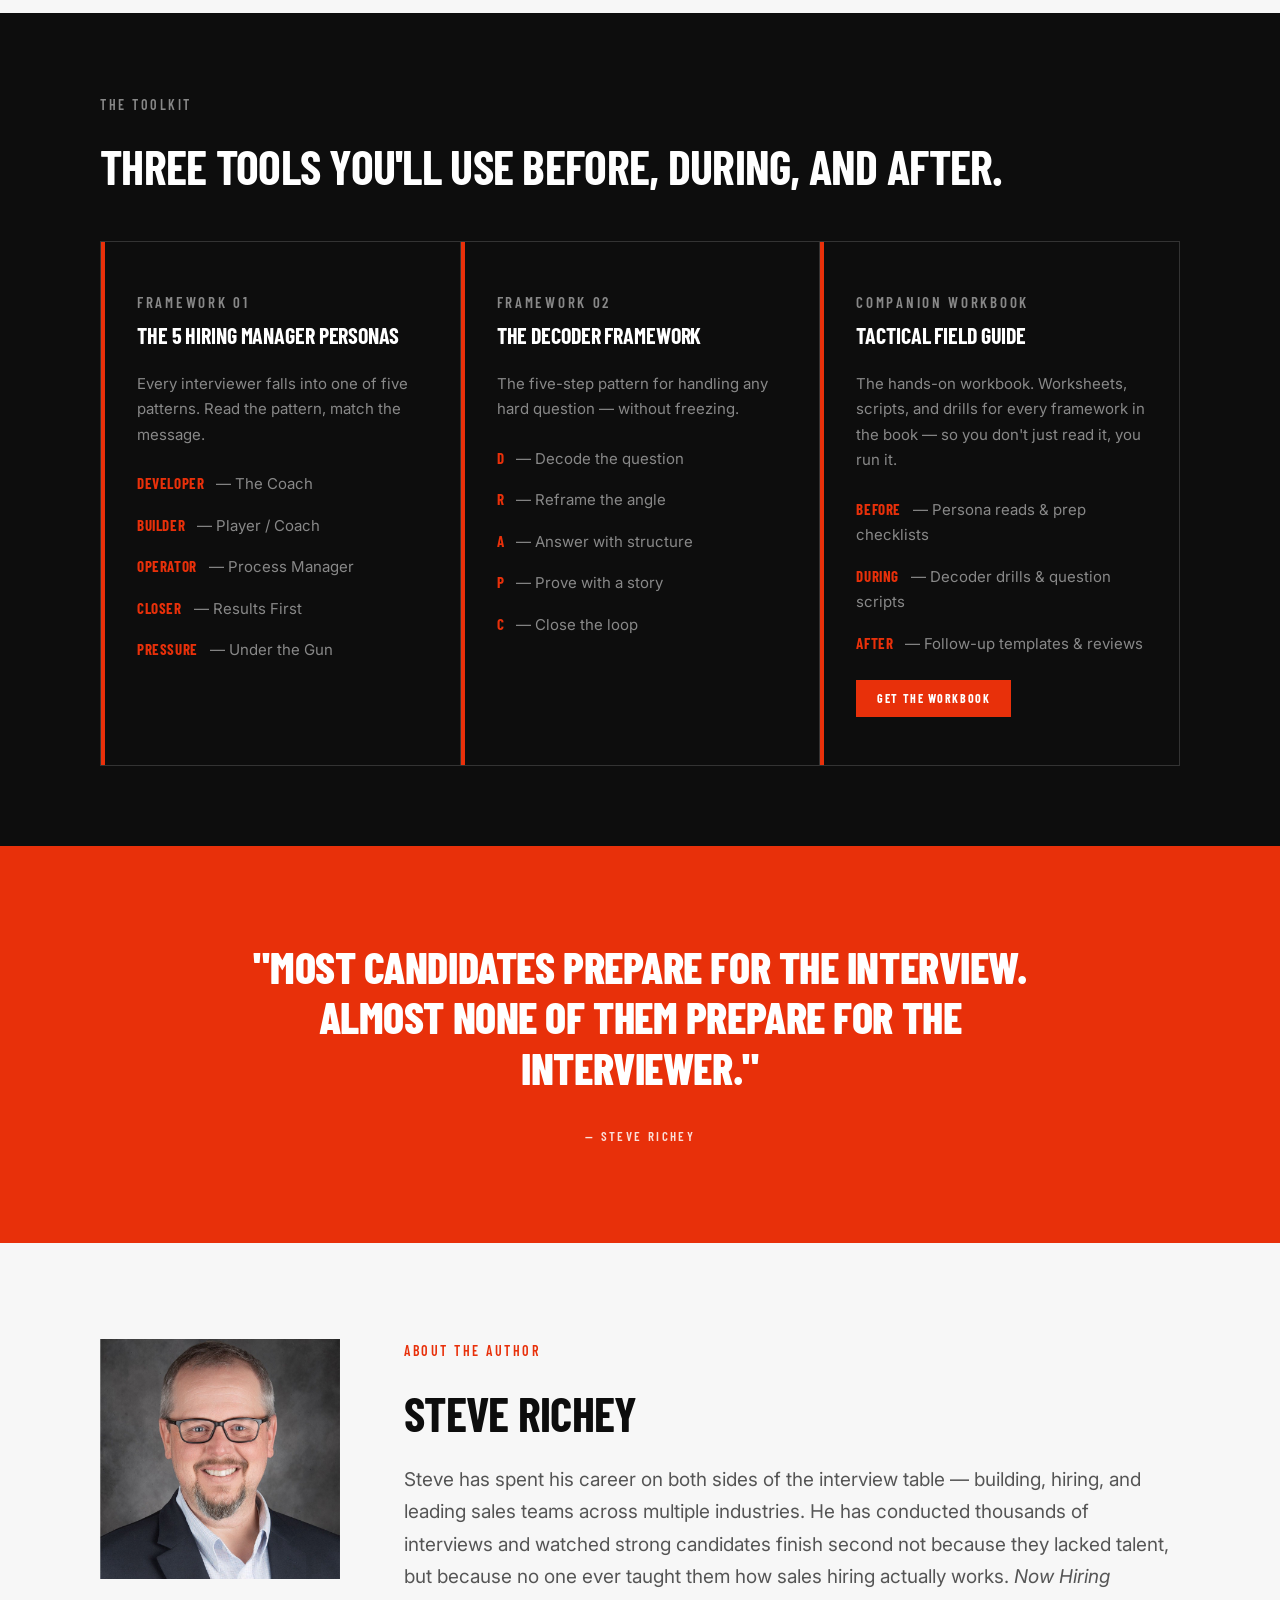
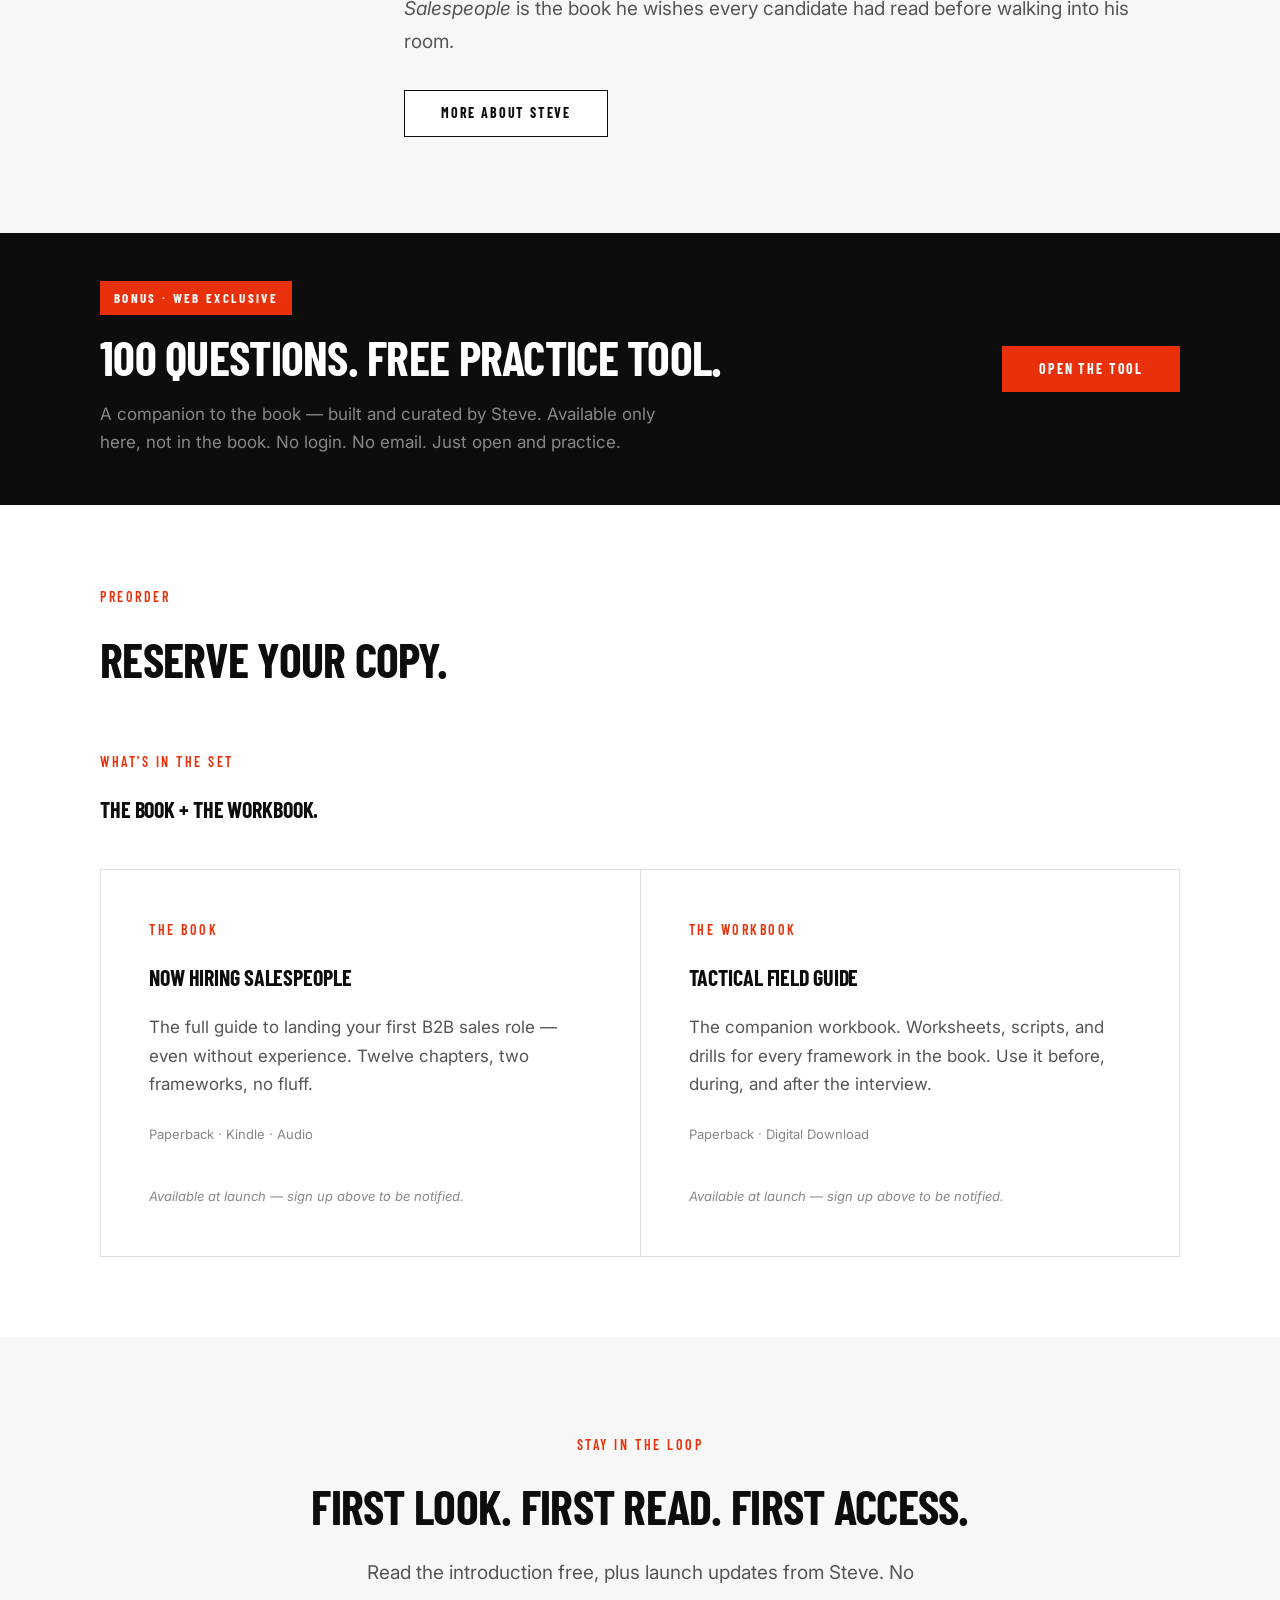
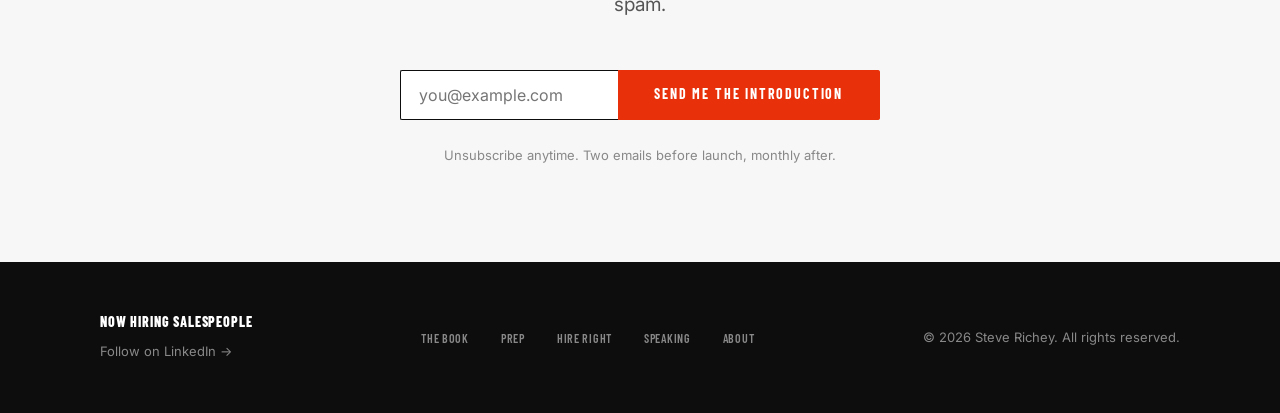
==== commit 59ae8ebf: "Replace flat book cover with 3D mockup" ====
--- a/index.html
+++ b/index.html
@@ -46,7 +46,7 @@
         </div>
       </div>
       <div>
-        <img src="images/book-cover.png" alt="Now Hiring Salespeople — book cover" class="hero-image" width="320" height="480" style="width:100%;max-width:320px;height:auto;display:block;box-shadow:0 1px 3px rgba(0,0,0,0.08);">
+        <img src="images/book-cover.jpg" alt="Now Hiring Salespeople — book cover" class="hero-image" width="320" height="480" style="width:100%;max-width:320px;height:auto;display:block;">
       </div>
     </div>
   </section>
